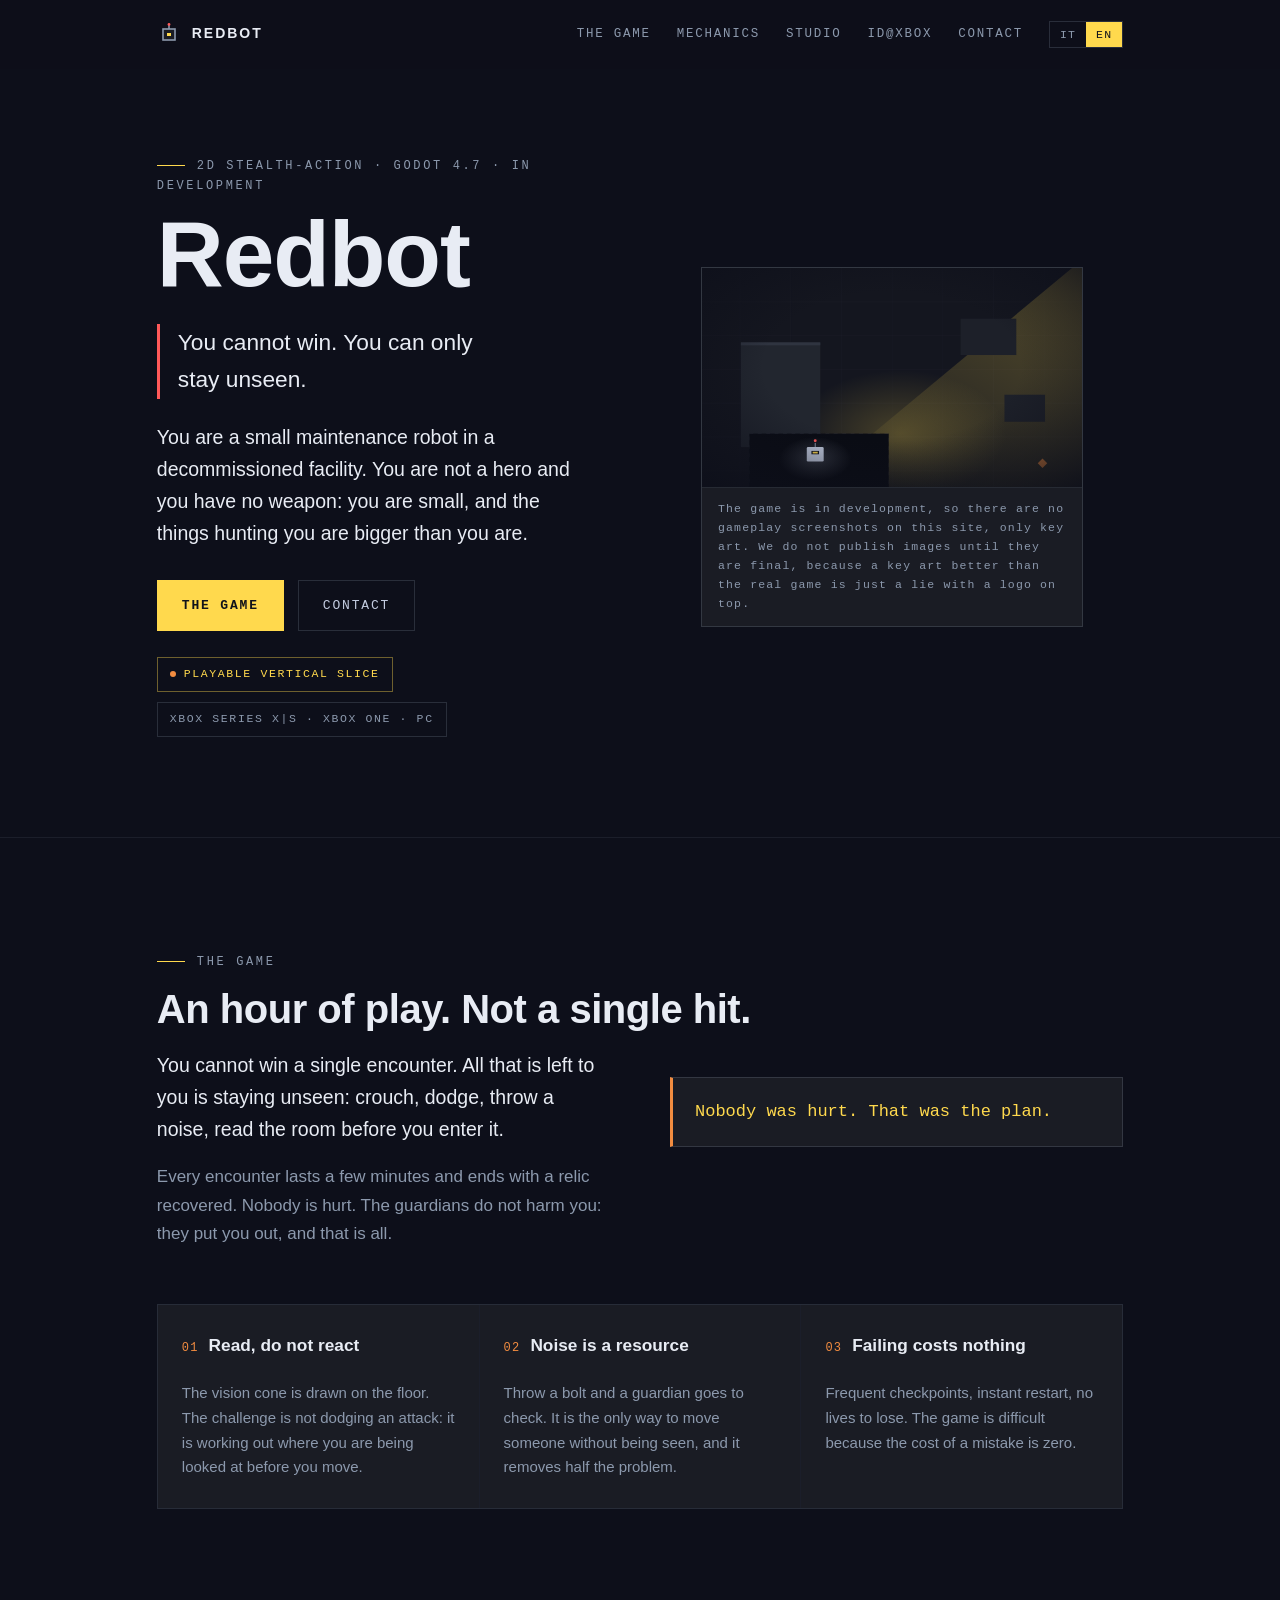
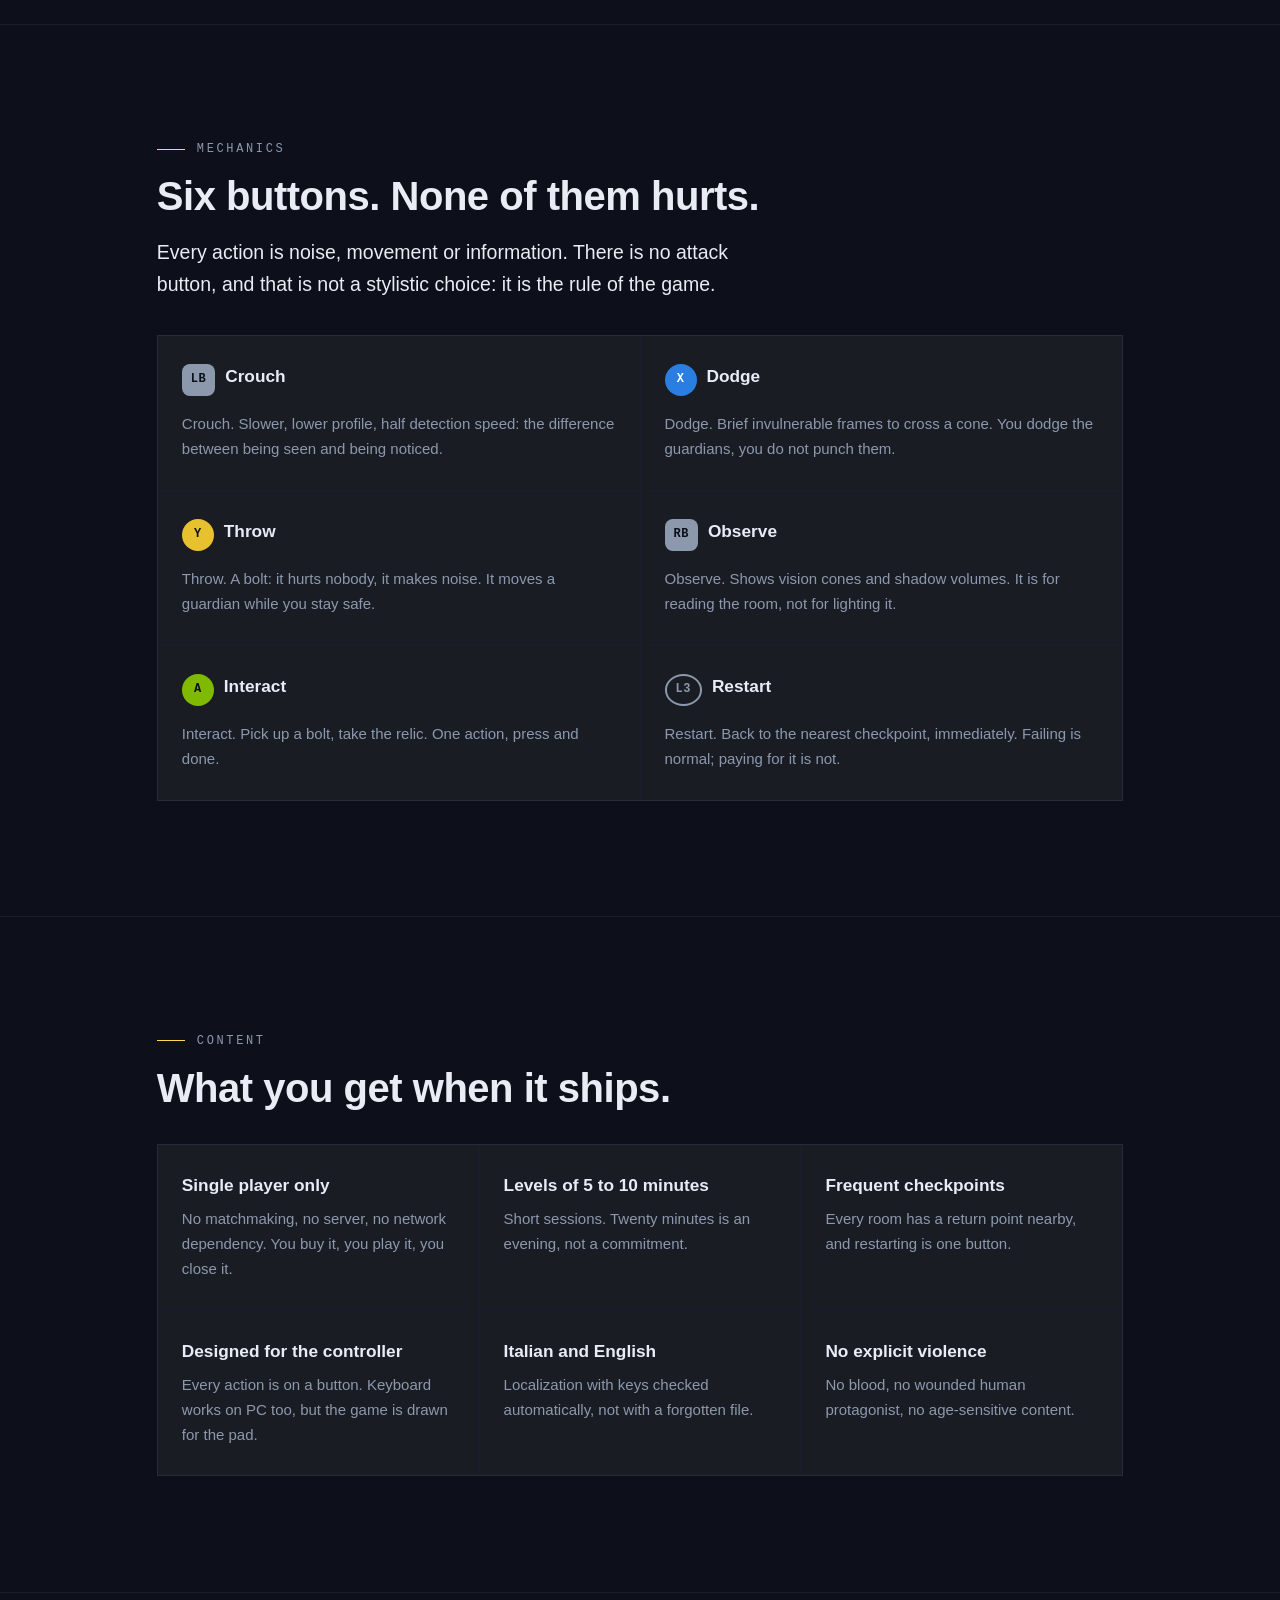
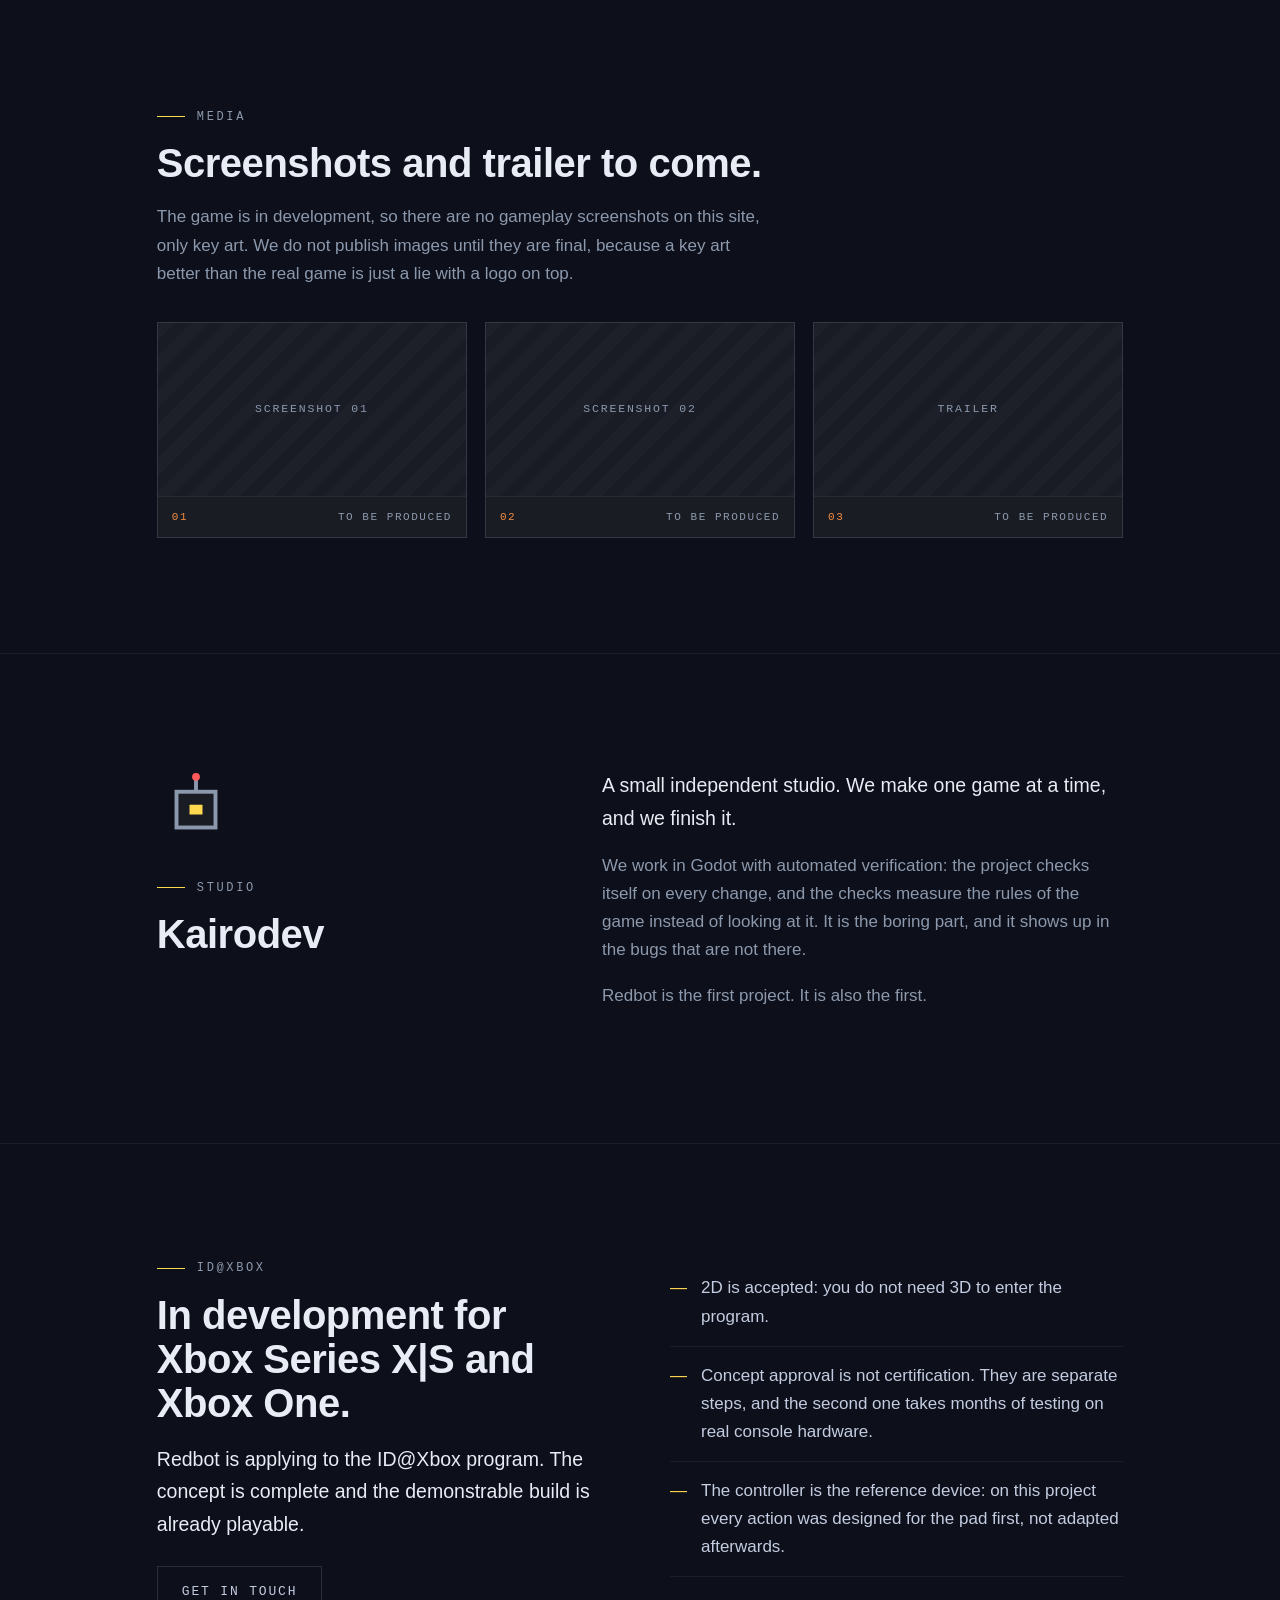
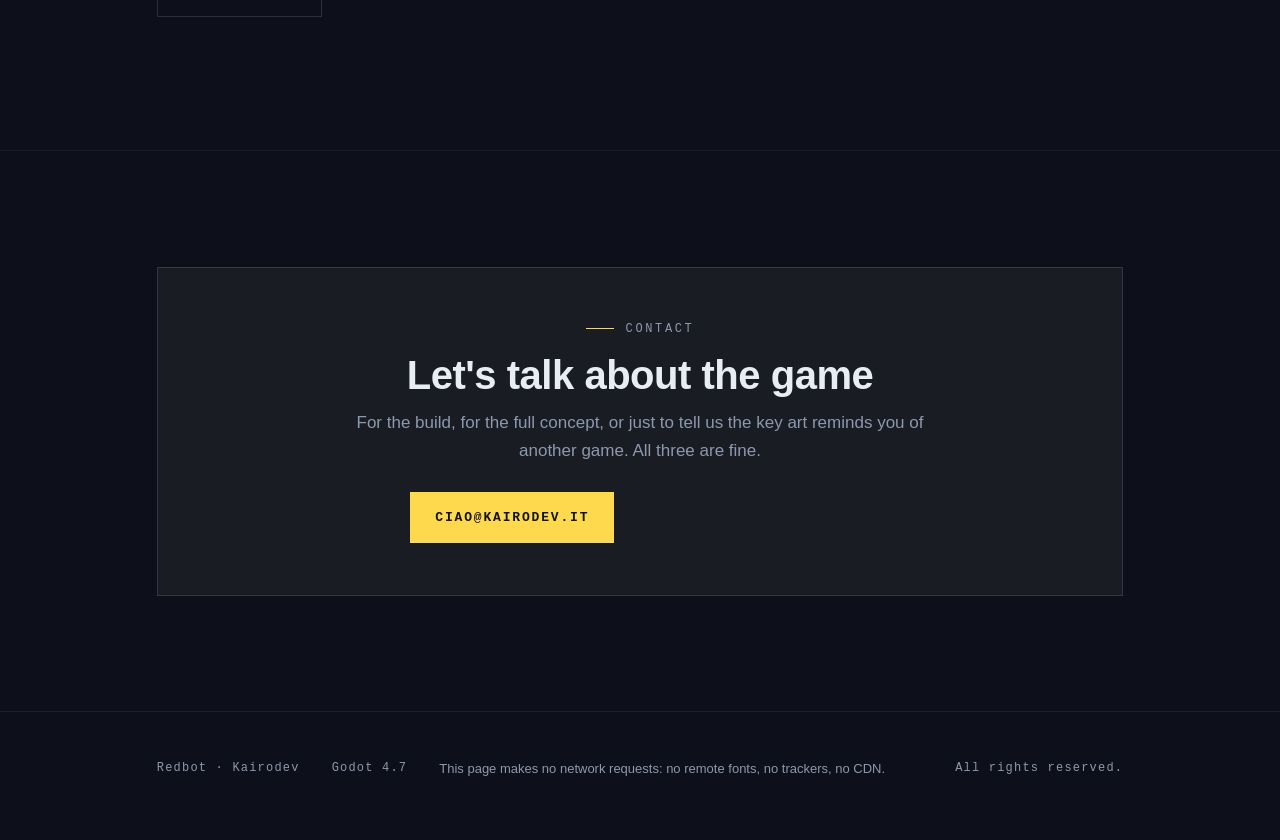
==== index.html @ 834a9507 "Sito di presentazione Redbot" ====
<!DOCTYPE html>
<html lang="it">
<head>
<meta charset="utf-8">
<meta name="viewport" content="width=device-width, initial-scale=1, viewport-fit=cover">
<title>Redbot — Non puoi vincere. Puoi solo non farti vedere.</title>
<meta name="description" content="Stealth-action 2D in Godot 4.7 per Xbox Series X|S e Xbox One. Un piccolo robot, guardiani enormi, nessun bottone d'attacco. In sviluppo presso Kairodev.">
<meta name="color-scheme" content="dark">
<meta name="theme-color" content="#0d0f1a">
<meta name="author" content="Kairodev">
<meta property="og:site_name" content="Redbot">
<meta property="og:title" content="Redbot">
<meta property="og:description" content="Non puoi vincere. Puoi solo non farti vedere.">
<meta property="og:type" content="website">
<meta name="twitter:card" content="summary_large_image">
<link rel="icon" href="favicon.svg" type="image/svg+xml">
<link rel="stylesheet" href="assets/style.css">
</head>
<body>
<a class="skip" href="#game" data-i18n="nav.game">il gioco</a>

<header>
  <div class="wrap bar">
    <a class="mark" href="#top" aria-label="Redbot">
      <svg width="24" height="24" viewBox="0 0 24 24" aria-hidden="true">
        <rect x="6" y="7" width="12" height="11" fill="#1a1c24" stroke="#8c99ad" stroke-width="1.6"/>
        <rect x="10" y="11" width="4" height="3" fill="#ffd94d"/>
        <path d="M12 7V3" stroke="#8c99ad" stroke-width="1.6"/>
        <circle cx="12" cy="2.4" r="1.4" fill="#ff5959"/>
      </svg>
      <span>REDBOT</span>
    </a>
    <nav class="navlinks">
      <a href="#game" data-i18n="nav.game">il gioco</a>
      <a href="#mech" data-i18n="nav.mech">meccaniche</a>
      <a href="#studio" data-i18n="nav.studio">studio</a>
      <a href="#xbox" data-i18n="nav.xbox">ID@Xbox</a>
      <a href="#contact" class="contact-link" data-i18n="nav.contact">contatti</a>
      <div class="lang" role="group" aria-label="Language / Lingua">
        <button type="button" data-lang="it" aria-pressed="true">IT</button>
        <button type="button" data-lang="en" aria-pressed="false">EN</button>
      </div>
    </nav>
  </div>
</header>

<main id="top">

  <!-- ================= EROE ================= -->
  <section class="hero">
    <div class="wrap hero-grid">
      <div>
        <p class="eyebrow" data-i18n="hero.eyebrow">Stealth-action 2D · Godot 4.7 · In sviluppo</p>
        <h1 data-i18n="hero.title">Redbot</h1>
        <p class="tagline" data-i18n="hero.tagline">Non puoi vincere. Puoi solo non farti vedere.</p>
        <p class="lead" data-i18n="hero.lead">Sei un piccolo robot di manutenzione in un impianto dismesso.</p>
        <div class="cta-row">
          <a class="btn btn-primary" href="#game" data-i18n="hero.cta.game">Il gioco</a>
          <a class="btn" href="#contact" data-i18n="hero.cta.contact">Contatti</a>
        </div>
        <div class="chips">
          <span class="chip live" data-i18n="hero.status">Vertical slice giocabile</span>
          <span class="chip" data-i18n="hero.platform">Xbox Series X|S · Xbox One · PC</span>
        </div>
      </div>

      <!-- Key art. Illustrazione, non schermata: forme geometriche, un cono di
           luce che arriva fuori inquadratura e il robot piccolo nell'ombra.
           Non c'è HUD, non c'è interfaccia, non c'è una stanza da giocare:
           è una locandina, e vuole dirsi tale. -->
      <figure class="keyart">
        <svg viewBox="0 0 900 520" role="img" aria-label="Locandina: un piccolo robot bianco nell'ombra di un muro, illuminato da un cono di luce gialla che arriva dall'alto a destra.">
          <defs>
            <linearGradient id="beam" x1="1" y1="0" x2="0.25" y2="1">
              <stop offset="0" stop-color="#ffd94d" stop-opacity="0.30"/>
              <stop offset="1" stop-color="#ffd94d" stop-opacity="0.02"/>
            </linearGradient>
            <radialGradient id="pool" cx="0.5" cy="0.5" r="0.5">
              <stop offset="0" stop-color="#ffd94d" stop-opacity="0.22"/>
              <stop offset="1" stop-color="#ffd94d" stop-opacity="0"/>
            </radialGradient>
            <radialGradient id="vig" cx="0.5" cy="0.45" r="0.75">
              <stop offset="0.45" stop-color="#0d0f1a" stop-opacity="0"/>
              <stop offset="1" stop-color="#0d0f1a" stop-opacity="0.92"/>
            </radialGradient>
            <radialGradient id="halo" cx="0.5" cy="0.5" r="0.5">
              <stop offset="0" stop-color="#c3cce0" stop-opacity="0.22"/>
              <stop offset="1" stop-color="#c3cce0" stop-opacity="0"/>
            </radialGradient>
          </defs>

          <rect width="900" height="520" fill="#14161f"/>

          <!-- griglia di impianti -->
          <g stroke="#8c99ad" stroke-opacity="0.07" stroke-width="1">
            <path d="M0 80H900M0 160H900M0 240H900M0 320H900M0 400H900M0 480H900"/>
            <path d="M90 0V520M210 0V520M330 0V520M450 0V520M570 0V520M690 0V520M810 0V520"/>
          </g>

          <!-- il cono: arriva da fuori inquadratura, in alto a destra -->
          <g class="cone-lit">
            <path d="M900 -20 L250 520 L900 520 Z" fill="url(#beam)"/>
            <ellipse cx="470" cy="392" rx="250" ry="150" fill="url(#pool)"/>
          </g>

          <!-- muro e la sua ombra proiettata: il posto dove il robot si trova -->
          <rect x="92" y="176" width="188" height="248" fill="#22262f"/>
          <rect x="92" y="176" width="188" height="7" fill="#2f3440"/>
          <rect x="112" y="392" width="330" height="128" fill="#0a0c14"/>
          <rect x="112" y="392" width="330" height="128" fill="none"
                stroke="#8c99ad" stroke-opacity="0.16" stroke-dasharray="9 11"/>

          <!-- blocchi lontani, solo per dare profondita' -->
          <g fill="#1d2029">
            <rect x="612" y="120" width="132" height="86"/>
            <rect x="716" y="300" width="96" height="64"/>
          </g>

          <!-- il robot: piccolo, di spalle, un occhio solo -->
          <ellipse cx="268" cy="452" rx="86" ry="52" fill="url(#halo)"/>
          <g>
            <path d="M268 424V414" stroke="#8c99ad" stroke-width="2.4"/>
            <circle cx="268" cy="409" r="3.4" fill="#ff5959"/>
            <rect x="248" y="424" width="40" height="34" rx="3" fill="#c3cce0"/>
            <rect x="259" y="433" width="18" height="8" fill="#14161f"/>
            <rect x="262" y="435" width="12" height="4" fill="#ffd94d"/>
          </g>

          <!-- bordo in basso: la reliquia, lontana, quasi fuori portata -->
          <g transform="translate(806 462) rotate(45)">
            <rect x="-8" y="-8" width="16" height="16" fill="#f28c40" fill-opacity="0.85"/>
          </g>

          <rect width="900" height="520" fill="url(#vig)"/>
        </svg>
        <figcaption data-i18n="media.note">Locandina. Non è una schermata di gioco.</figcaption>
      </figure>
    </div>
  </section>

  <!-- ================= IL GIOCO ================= -->
  <section id="game">
    <div class="wrap">
      <p class="eyebrow" data-i18n="game.eyebrow">IL GIOCO</p>
      <h2 data-i18n="game.h2">Un'ora di gioco. Nessun colpo.</h2>
      <div class="split">
        <div class="reveal">
          <p class="lead" data-i18n="game.p1">Non puoi vincere nessuno scontro.</p>
          <p class="dim" data-i18n="game.p2">Ogni incontro dura qualche minuto e finisce con una reliquia raccolta.</p>
        </div>
        <div class="reveal">
          <div class="callout">
            <p class="mono" style="margin:0;color:var(--cone)" data-i18n="fail.quote">Nessuno è stato ferito. Era il piano.</p>
          </div>
        </div>
      </div>

      <div class="grid-3" style="margin-top:38px">
        <article class="card reveal">
          <div class="key"><span class="num">01</span><h3 data-i18n="pillar.1.t">Leggere, non reagire</h3></div>
          <p data-i18n="pillar.1.d">Il cono di vista è disegnato a terra.</p>
        </article>
        <article class="card reveal">
          <div class="key"><span class="num">02</span><h3 data-i18n="pillar.2.t">Il rumore è una risorsa</h3></div>
          <p data-i18n="pillar.2.d">Lancia un vitone e una guardia va a controllare.</p>
        </article>
        <article class="card reveal">
          <div class="key"><span class="num">03</span><h3 data-i18n="pillar.3.t">Fallire costa niente</h3></div>
          <p data-i18n="pillar.3.d">Checkpoint frequenti, riavvio immediato.</p>
        </article>
      </div>
    </div>
  </section>

  <!-- ================= MECCANICHE ================= -->
  <section id="mech">
    <div class="wrap">
      <p class="eyebrow" data-i18n="mech.eyebrow">MECCANICHE</p>
      <h2 data-i18n="mech.h2">Sei tasti. Nessuno fa male.</h2>
      <p class="lead" data-i18n="mech.lead">Non esiste un pulsante d'attacco.</p>

      <div class="grid-2" style="margin-top:34px">
        <article class="card reveal">
          <div class="key"><span class="keycap k-shoulder">LB</span><h3 data-i18n="verb.crouch">Accovacciati</h3></div>
          <p data-i18n="verb.crouch.d">Più lento, profilo più basso.</p>
        </article>
        <article class="card reveal">
          <div class="key"><span class="keycap k-x">X</span><h3 data-i18n="verb.dodge">Schivata</h3></div>
          <p data-i18n="verb.dodge.d">Frame di invulnerabilità.</p>
        </article>
        <article class="card reveal">
          <div class="key"><span class="keycap k-y">Y</span><h3 data-i18n="verb.throw">Lancia</h3></div>
          <p data-i18n="verb.throw.d">Un vitone: fa rumore, non danno.</p>
        </article>
        <article class="card reveal">
          <div class="key"><span class="keycap k-shoulder">RB</span><h3 data-i18n="verb.observe">Osserva</h3></div>
          <p data-i18n="verb.observe.d">Coni di vista e zone d'ombra.</p>
        </article>
        <article class="card reveal">
          <div class="key"><span class="keycap k-a">A</span><h3 data-i18n="verb.interact">Interagisci</h3></div>
          <p data-i18n="verb.interact.d">Raccogli, prendi la reliquia.</p>
        </article>
        <article class="card reveal">
          <div class="key"><span class="keycap k-stick">L3</span><h3 data-i18n="verb.retry">Riavvia</h3></div>
          <p data-i18n="verb.retry.d">Torna al checkpoint più vicino.</p>
        </article>
      </div>
    </div>
  </section>

  <!-- ================= CONTENUTO ================= -->
  <section id="content">
    <div class="wrap">
      <p class="eyebrow" data-i18n="feat.eyebrow">CONTENUTO</p>
      <h2 data-i18n="feat.h2">Cosa trovi quando esce.</h2>
      <div class="grid-3" style="margin-top:34px">
        <article class="card reveal"><h3 data-i18n="feat.1.t">Solo giocatore singolo</h3><p data-i18n="feat.1.d">Nessun matchmaking.</p></article>
        <article class="card reveal"><h3 data-i18n="feat.2.t">Livelli da 5 a 10 minuti</h3><p data-i18n="feat.2.d">Sessioni corte.</p></article>
        <article class="card reveal"><h3 data-i18n="feat.3.t">Checkpoint frequenti</h3><p data-i18n="feat.3.d">Riavvio con un tasto.</p></article>
        <article class="card reveal"><h3 data-i18n="feat.4.t">Pensato per il controller</h3><p data-i18n="feat.4.d">Ogni azione su un tasto.</p></article>
        <article class="card reveal"><h3 data-i18n="feat.5.t">Italiano e inglese</h3><p data-i18n="feat.5.d">Chiavi verificate.</p></article>
        <article class="card reveal"><h3 data-i18n="feat.6.t">Nessuna violenza esplicita</h3><p data-i18n="feat.6.d">Niente sangue.</p></article>
      </div>
    </div>
  </section>

  <!-- ================= MATERIALE ================= -->
  <section id="media">
    <div class="wrap">
      <p class="eyebrow" data-i18n="media.eyebrow">MATERIALE</p>
      <h2 data-i18n="media.h2">Schermate e trailer in arrivo.</h2>
      <p class="dim" data-i18n="media.note">Non pubblichiamo immagini finché non sono definitive.</p>
      <div class="frames">
        <div class="frame reveal"><div class="slot"><span data-i18n="media.1">Schermata 01</span></div>
          <div class="tag"><span>01</span><em data-i18n="media.pending">da produrre</em></div></div>
        <div class="frame reveal"><div class="slot"><span data-i18n="media.2">Schermata 02</span></div>
          <div class="tag"><span>02</span><em data-i18n="media.pending">da produrre</em></div></div>
        <div class="frame reveal"><div class="slot"><span data-i18n="media.3">Trailer</span></div>
          <div class="tag"><span>03</span><em data-i18n="media.pending">da produrre</em></div></div>
      </div>
    </div>
  </section>

  <!-- ================= STUDIO ================= -->
  <section id="studio">
    <div class="wrap studio-grid">
      <div class="reveal">
        <svg class="mark-big" viewBox="0 0 24 24" aria-hidden="true">
          <rect x="6" y="7" width="12" height="11" fill="#1a1c24" stroke="#8c99ad" stroke-width="1.2"/>
          <rect x="10" y="11" width="4" height="3" fill="#ffd94d"/>
          <path d="M12 7V3" stroke="#8c99ad" stroke-width="1.2"/>
          <circle cx="12" cy="2.4" r="1.2" fill="#ff5959"/>
        </svg>
        <p class="eyebrow" data-i18n="studio.eyebrow">STUDIO</p>
        <h2 data-i18n="studio.h2">Kairodev</h2>
      </div>
      <div class="reveal">
        <p class="lead" data-i18n="studio.p1">Piccolo studio indipendente.</p>
        <p class="dim" data-i18n="studio.p2">Lavoriamo in Godot con verifica automatica.</p>
        <p class="dim" data-i18n="studio.p3">Redbot è il primo progetto.</p>
      </div>
    </div>
  </section>

  <!-- ================= ID@XBOX ================= -->
  <section id="xbox">
    <div class="wrap split">
      <div class="reveal">
        <p class="eyebrow" data-i18n="xbox.eyebrow">ID@XBOX</p>
        <h2 data-i18n="xbox.h2">In sviluppo per Xbox Series X|S e Xbox One.</h2>
        <p class="lead" data-i18n="xbox.lead">Redbot è candidata al programma ID@Xbox.</p>
        <p style="margin-top:26px"><a class="btn" href="#contact" data-i18n="xbox.cta">Contattaci</a></p>
      </div>
      <ul class="facts reveal">
        <li><span data-i18n="xbox.n1">Il 2D è ammesso.</span></li>
        <li><span data-i18n="xbox.n2">L'approvazione del concept non è la certificazione.</span></li>
        <li><span data-i18n="xbox.n3">Il controller è il dispositivo di riferimento.</span></li>
      </ul>
    </div>
  </section>

  <!-- ================= CONTATTI ================= -->
  <section id="contact">
    <div class="wrap">
      <div class="contact-box reveal">
        <p class="eyebrow" style="justify-content:center" data-i18n="contact.eyebrow">CONTATTI</p>
        <h2 data-i18n="contact.h2">Parliamo del gioco</h2>
        <p class="dim" data-i18n="contact.p">Per la build, per il concept completo.</p>
        <p style="margin:0"><a class="btn btn-primary" href="mailto:ciao@kairodev.it" data-i18n="contact.button">ciao@kairodev.it</a></p>
      </div>
    </div>
  </section>

</main>

<footer>
  <div class="wrap footrow">
    <span class="mono" data-i18n="foot.tag">Redbot · Kairodev</span>
    <span class="mono dim" data-i18n="foot.engine">Godot 4.7</span>
    <span class="dim" style="font-size:13px" data-i18n="foot.net">Questa pagina non fa richieste di rete.</span>
    <span class="spacer"></span>
    <span class="mono dim" data-i18n="foot.rights">Tutti i diritti riservati.</span>
  </div>
</footer>

<script src="assets/i18n.js"></script>
<script src="assets/site.js"></script>
</body>
</html>
---- assets/style.css ----
/* Redbot — foglio di stile
 *
 * I colori non sono una scelta estetica: sono i valori dei costanti di
 * /Redbot/scripts/world.gd, guardian.gd e hud.gd, convertiti in esadecimale.
 *     FLOOR_COLOR   Color(0.10, 0.11, 0.14) -> #1a1c24
 *     WALL_COLOR    Color(0.16, 0.18, 0.22) -> #292e38
 *     SHADOW_COLOR  Color(0.05, 0.06, 0.10) -> #0d0f1a
 *     cono di vista  Color(1.00, 0.85, 0.30) -> #ffd94d
 *     reliquia      Color(0.95, 0.55, 0.25) -> #f28c40
 *     allarme       Color(1.00, 0.35, 0.30) -> #ff5959
 *     acciaio       Color(0.55, 0.60, 0.68) -> #8c99ad
 *     vitone        Color(0.75, 0.80, 0.88) -> #c3cce0
 * E' il motivo per cui il sito sembra lo stesso progetto invece di un'altra
 * cosa con la stessa idea.
 *
 * Niente webfont: il sito non fa una sola richiesta di rete, come il gioco
 * non fa una sola chiamata a un server. Font di sistema, niente CDN, niente
 * traccianti.
 */

:root {
  --floor: #1a1c24;
  --floor-deep: #0d0f1a;
  --wall: #292e38;
  --steel: #8c99ad;
  --ink: #c3cce0;
  --bone: #e8ecf4;
  --cone: #ffd94d;
  --relic: #f28c40;
  --alert: #ff5959;
  --line: rgba(140, 153, 173, 0.22);
  --line-soft: rgba(140, 153, 173, 0.11);
  --mono: ui-monospace, SFMono-Regular, "SF Mono", Menlo, Consolas, monospace;
  --sans: "Segoe UI", -apple-system, BlinkMacSystemFont, Roboto, "Helvetica Neue", Arial, sans-serif;
  --maxw: 1120px;
  --safe-x: 6%;
}

* { box-sizing: border-box; }

html { scroll-behavior: smooth; }

body {
  margin: 0;
  background: var(--floor-deep);
  color: var(--ink);
  font-family: var(--sans);
  font-size: 17px;
  line-height: 1.65;
  -webkit-font-smoothing: antialiased;
  overflow-x: hidden;
}

.wrap { max-width: var(--maxw); margin: 0 auto; padding: 0 var(--safe-x); min-width: 0; }
.wrap, .wrap * { overflow-wrap: break-word; }
html { overflow-x: hidden; }

.skip { position: absolute; left: -9999px; top: 0; background: var(--cone); color: #11131a; padding: 12px 18px; font-family: var(--mono); z-index: 100; }
.skip:focus { left: 0; }

.eyebrow {
  font-family: var(--mono);
  font-size: 12px;
  letter-spacing: 0.22em;
  text-transform: uppercase;
  color: var(--steel);
  margin: 0 0 14px;
}
.eyebrow::before { content: ""; display: inline-block; width: 28px; height: 1px; background: var(--cone); vertical-align: middle; margin-right: 12px; }

h1, h2, h3 { color: var(--bone); font-weight: 700; letter-spacing: -0.012em; }
h1 { font-size: clamp(2.8rem, 9vw, 5.8rem); margin: 0; line-height: 0.94; }
h2 { font-size: clamp(1.7rem, 3.6vw, 2.5rem); margin: 0 0 18px; line-height: 1.1; }
h3 { font-size: 1.08rem; margin: 0 0 8px; letter-spacing: 0; }

p { margin: 0 0 18px; max-width: 64ch; }
.lead { font-size: clamp(1.05rem, 2.1vw, 1.22rem); color: var(--bone); max-width: 58ch; }
.dim { color: var(--steel); }
.mono { font-family: var(--mono); }

section { padding: clamp(64px, 9vw, 120px) 0; border-top: 1px solid var(--line-soft); }
section:first-of-type { border-top: 0; }

/* ---------- testata ---------- */

header {
  position: sticky; top: 0; z-index: 40;
  background: rgba(13, 15, 26, 0.72);
  border-bottom: 1px solid transparent;
  transition: background 0.25s ease, border-color 0.25s ease;
}
header.is-solid { background: rgba(13, 15, 26, 0.94); border-bottom-color: var(--line-soft); }
.bar { display: flex; align-items: center; gap: 24px; height: 68px; }
.mark { display: flex; align-items: center; gap: 11px; color: var(--bone); text-decoration: none; font-weight: 700; letter-spacing: 0.14em; font-size: 14px; }
.mark svg { display: block; }
.navlinks { margin-left: auto; display: flex; align-items: center; gap: 26px; }
.navlinks a { color: var(--steel); text-decoration: none; font-family: var(--mono); font-size: 12.5px; letter-spacing: 0.14em; text-transform: uppercase; }
.navlinks a:hover, .navlinks a:focus-visible { color: var(--cone); }

.lang { display: flex; border: 1px solid var(--line); }
.lang button { font-family: var(--mono); font-size: 11.5px; letter-spacing: 0.1em; padding: 6px 10px; background: transparent; color: var(--steel); border: 0; cursor: pointer; }
.lang button[aria-pressed="true"] { background: var(--cone); color: #11131a; }
.lang { flex-shrink: 1; }

/* ---------- pulsanti ---------- */

.btn {
  display: inline-block;
  font-family: var(--mono);
  font-size: 13px;
  letter-spacing: 0.14em;
  text-transform: uppercase;
  padding: 14px 24px;
  border: 1px solid var(--line);
  color: var(--ink);
  text-decoration: none;
  background: transparent;
  cursor: pointer;
}
.btn:hover, .btn:focus-visible { border-color: var(--cone); color: var(--cone); }
.btn-primary { background: var(--cone); color: #11131a; border-color: var(--cone); font-weight: 700; }
.btn-primary:hover, .btn-primary:focus-visible { background: #ffdf6e; border-color: #ffdf6e; color: #11131a; }

/* ---------- eroe ---------- */

.hero { padding-top: clamp(48px, 7vw, 88px); padding-bottom: clamp(56px, 8vw, 100px); }
.hero-grid { display: grid; grid-template-columns: minmax(0, 1fr) minmax(0, 1.05fr); gap: clamp(36px, 5vw, 64px); align-items: center; }
.hero-grid > * { min-width: 0; }
.tagline { font-size: clamp(1.15rem, 2.5vw, 1.42rem); color: var(--bone); border-left: 3px solid var(--alert); padding-left: 18px; margin: 26px 0 22px; max-width: 26ch; overflow-wrap: break-word; }
.cta-row { display: flex; flex-wrap: wrap; gap: 14px; margin: 30px 0 26px; }
.chips { display: flex; flex-wrap: wrap; gap: 10px; }
.chip { font-family: var(--mono); font-size: 11.5px; letter-spacing: 0.14em; text-transform: uppercase; color: var(--steel); border: 1px solid var(--line); padding: 7px 12px; }
.chip.live { color: var(--cone); border-color: rgba(255, 217, 77, 0.4); }
.chip.live::before { content: ""; display: inline-block; width: 6px; height: 6px; background: var(--relic); border-radius: 50%; margin-right: 8px; vertical-align: middle; }

/* key art: illustrazione, non schermata di gioco */
.keyart { border: 1px solid var(--line); background: var(--floor); }
.keyart svg { display: block; width: 100%; height: auto; }
.keyart figcaption { font-family: var(--mono); font-size: 11.5px; letter-spacing: 0.1em; color: var(--steel); padding: 12px 16px; border-top: 1px solid var(--line-soft); }

/* Il cono respira appena: 7 secondi, variazione minima. Serve a dare il
 * segnale che l'illustrazione è viva senza far sembrare la pagina una
 * vetrina animata. Sotto prefers-reduced-motion l'animazione viene spenta
 * del tutto, piu' sotto. */
.cone-lit { animation: breathe 7s ease-in-out infinite alternate; }
@keyframes breathe { from { opacity: 0.78; } to { opacity: 1; } }

/* ---------- pilastri, meccaniche, contenuti ---------- */

.grid-3 { display: grid; grid-template-columns: repeat(3, minmax(0, 1fr)); gap: 1px; background: var(--line-soft); border: 1px solid var(--line-soft); }
.grid-2 { display: grid; grid-template-columns: repeat(2, minmax(0, 1fr)); gap: 1px; background: var(--line-soft); border: 1px solid var(--line-soft); }
.card { background: var(--floor); padding: 26px 24px 28px; }
.card:hover { background: #1f222b; }
.card p { margin: 0; color: var(--steel); font-size: 15px; }
.card .key { display: flex; align-items: center; gap: 10px; margin-bottom: 14px; }
.card .num { font-family: var(--mono); font-size: 12px; color: var(--relic); letter-spacing: 0.1em; }

/* bottoni Xbox: i colori sono quelli dello Xbox, e sono giusti anche se tutto
 * il resto del sito e' grigio. Un giocatore console legge "quello verde e' A"
 * senza una legenda: e' una convenzione con vent'anni di addestramento, e
 * sprecare parole per spiegarla sarebbe un costo. */
.keycap { display: inline-flex; align-items: center; justify-content: center; min-width: 32px; height: 32px; padding: 0 9px; border-radius: 50%; font-family: var(--mono); font-size: 12px; font-weight: 700; color: #0d0f1a; letter-spacing: 0.04em; flex: none; }
.k-a { background: #7fba00; }
.k-b { background: #e04e2e; color: #fff; }
.k-x { background: #2a7de1; color: #fff; }
.k-y { background: #e8c22e; }
.k-shoulder { border-radius: 8px; background: var(--steel); }
.k-stick { border-radius: 50%; background: transparent; border: 2px solid var(--steel); color: var(--steel); }

/* ---------- elenchi ---------- */

.split { display: grid; grid-template-columns: repeat(2, minmax(0, 1fr)); gap: clamp(30px, 5vw, 60px); align-items: start; }
.facts { list-style: none; margin: 0; padding: 0; }
.facts li { display: flex; gap: 14px; padding: 15px 0; border-bottom: 1px solid var(--line-soft); align-items: baseline; }
.facts li::before { content: "—"; color: var(--cone); flex: none; }

.callout { border: 1px solid var(--line); border-left: 3px solid var(--relic); padding: 20px 22px; background: var(--floor); margin: 28px 0 0; }
.callout p:last-child { margin-bottom: 0; }

/* ---------- materiale ---------- */

.frames { display: grid; grid-template-columns: repeat(3, minmax(0, 1fr)); gap: 18px; margin-top: 34px; }
.frame { border: 1px solid var(--line); background: var(--floor); position: relative; }
.frame .slot { aspect-ratio: 16 / 9; display: grid; place-items: center; gap: 8px; background: repeating-linear-gradient(135deg, #1d2029 0 12px, #191c24 12px 24px); }
.frame .slot span { font-family: var(--mono); font-size: 11.5px; letter-spacing: 0.16em; text-transform: uppercase; color: var(--steel); }
.frame .tag { font-family: var(--mono); font-size: 11px; letter-spacing: 0.14em; text-transform: uppercase; color: var(--relic); padding: 11px 14px; border-top: 1px solid var(--line-soft); display: flex; justify-content: space-between; }
.frame .tag em { color: var(--steel); font-style: normal; }

/* ---------- studio ---------- */

.studio-grid { display: grid; grid-template-columns: minmax(0, 0.85fr) minmax(0, 1.15fr); gap: clamp(30px, 5vw, 60px); align-items: start; }
.mark-big { width: 78px; height: 78px; margin-bottom: 22px; }

/* ---------- contatti ---------- */

.contact-box { border: 1px solid var(--line); background: var(--floor); padding: clamp(30px, 5vw, 52px); text-align: center; }
.contact-box .btn { margin-top: 8px; }
.contact-box h2 { margin-bottom: 12px; }
.contact-box p { margin-left: auto; margin-right: auto; }

/* ---------- piede ---------- */

footer { padding: 46px 0 60px; border-top: 1px solid var(--line-soft); color: var(--steel); font-size: 14px; }
.footrow { display: flex; flex-wrap: wrap; gap: 16px 32px; align-items: center; }
.footrow .mono { font-size: 12px; letter-spacing: 0.1em; }
.footrow a { color: var(--steel); }
.footrow .spacer { margin-left: auto; }

/* ---------- rivelazioni ---------- */

.reveal { opacity: 0; transform: translateY(14px); }
.reveal.in { opacity: 1; transform: none; transition: opacity 0.5s ease, transform 0.5s ease; }

/* ---------- responsive ---------- */

@media (max-width: 980px) {
  .hero-grid, .split, .studio-grid { grid-template-columns: minmax(0, 1fr); }
  .grid-3 { grid-template-columns: repeat(2, minmax(0, 1fr)); }
}
@media (max-width: 720px) {
  body { font-size: 16px; }
  .grid-3, .grid-2, .frames { grid-template-columns: minmax(0, 1fr); }
  .navlinks a { display: none; }
  .navlinks a.contact-link { display: inline; }
  .bar { height: 60px; }
}

/* ---------- movimento ridotto ---------- */

@media (prefers-reduced-motion: reduce) {
  html { scroll-behavior: auto; }
  *, *::before, *::after { animation-duration: 0.001ms !important; transition-duration: 0.001ms !important; }
  .reveal { opacity: 1; transform: none; }
  /* L'illuminazione della key art si ferma: e' un'animazione continua, che e'
     esattamente cio' che questa impostazione chiede di non avere. */
  .cone-lit { animation: none !important; }
}
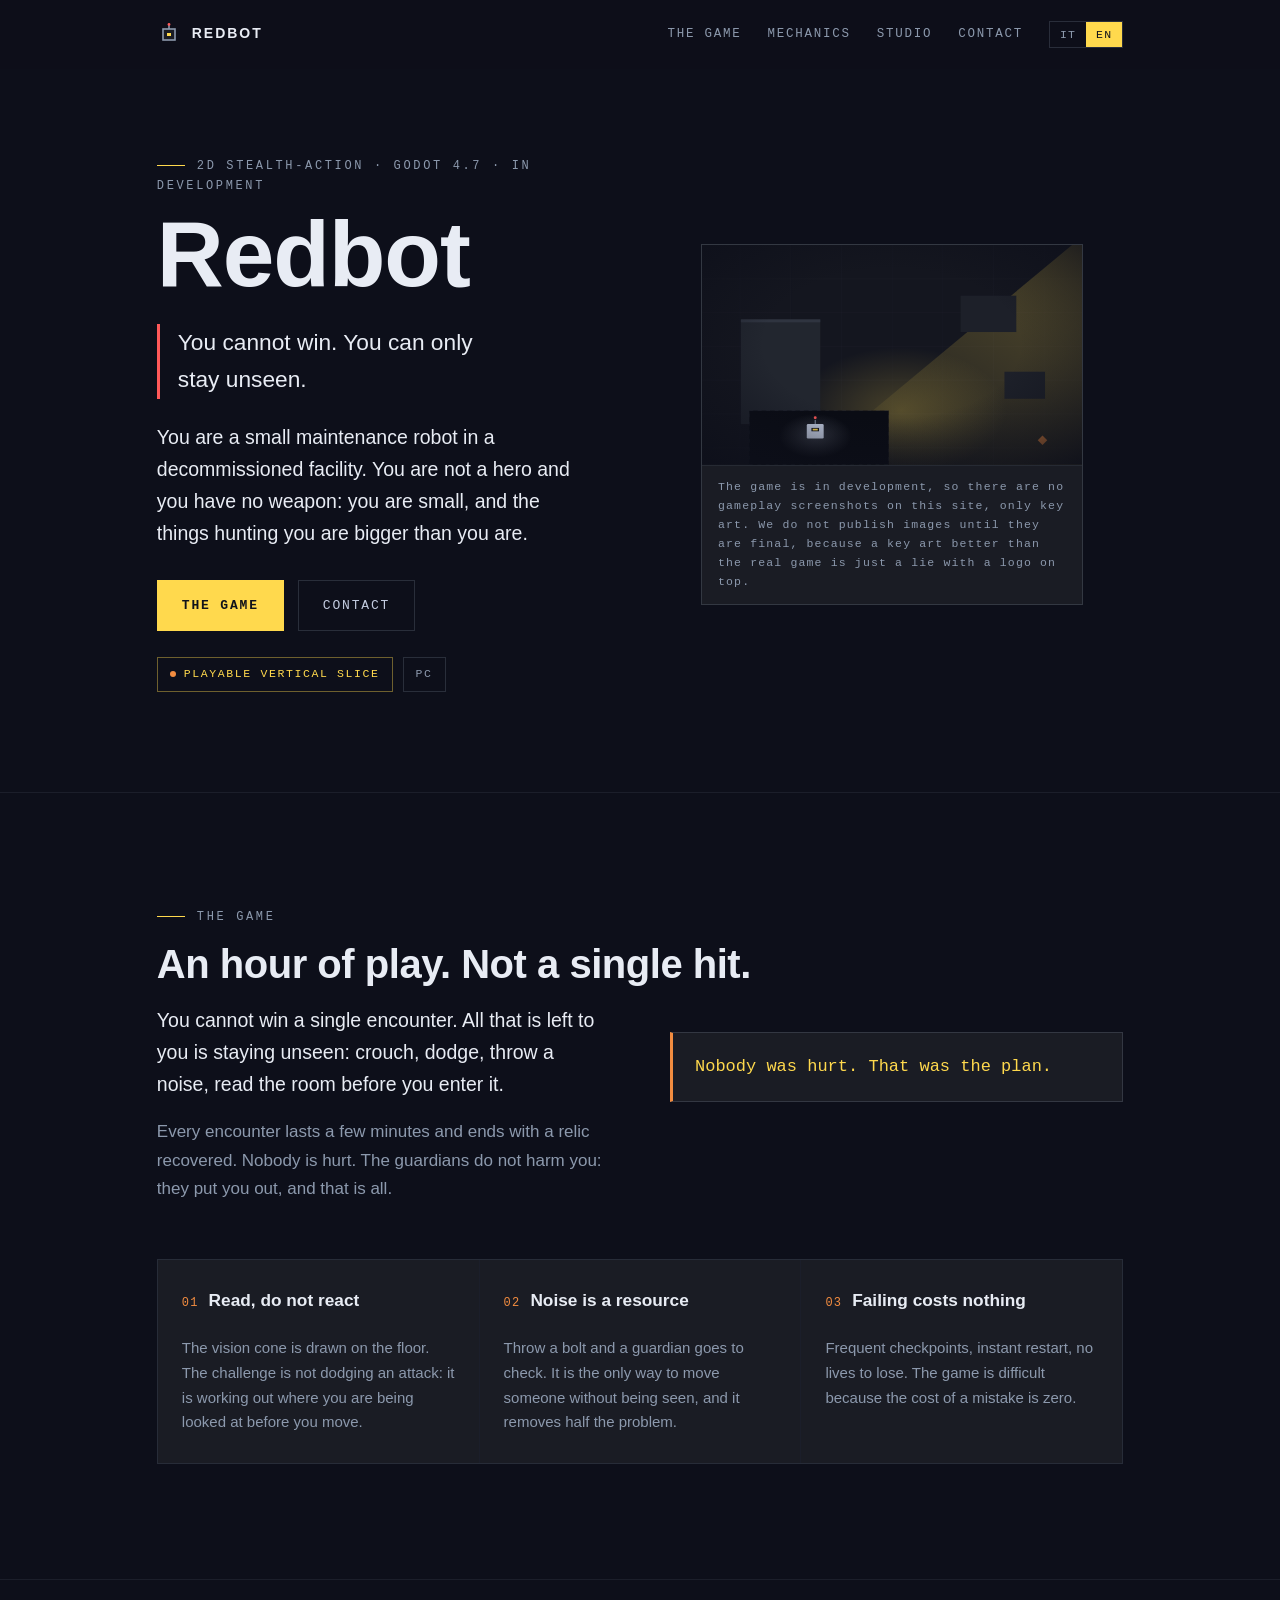
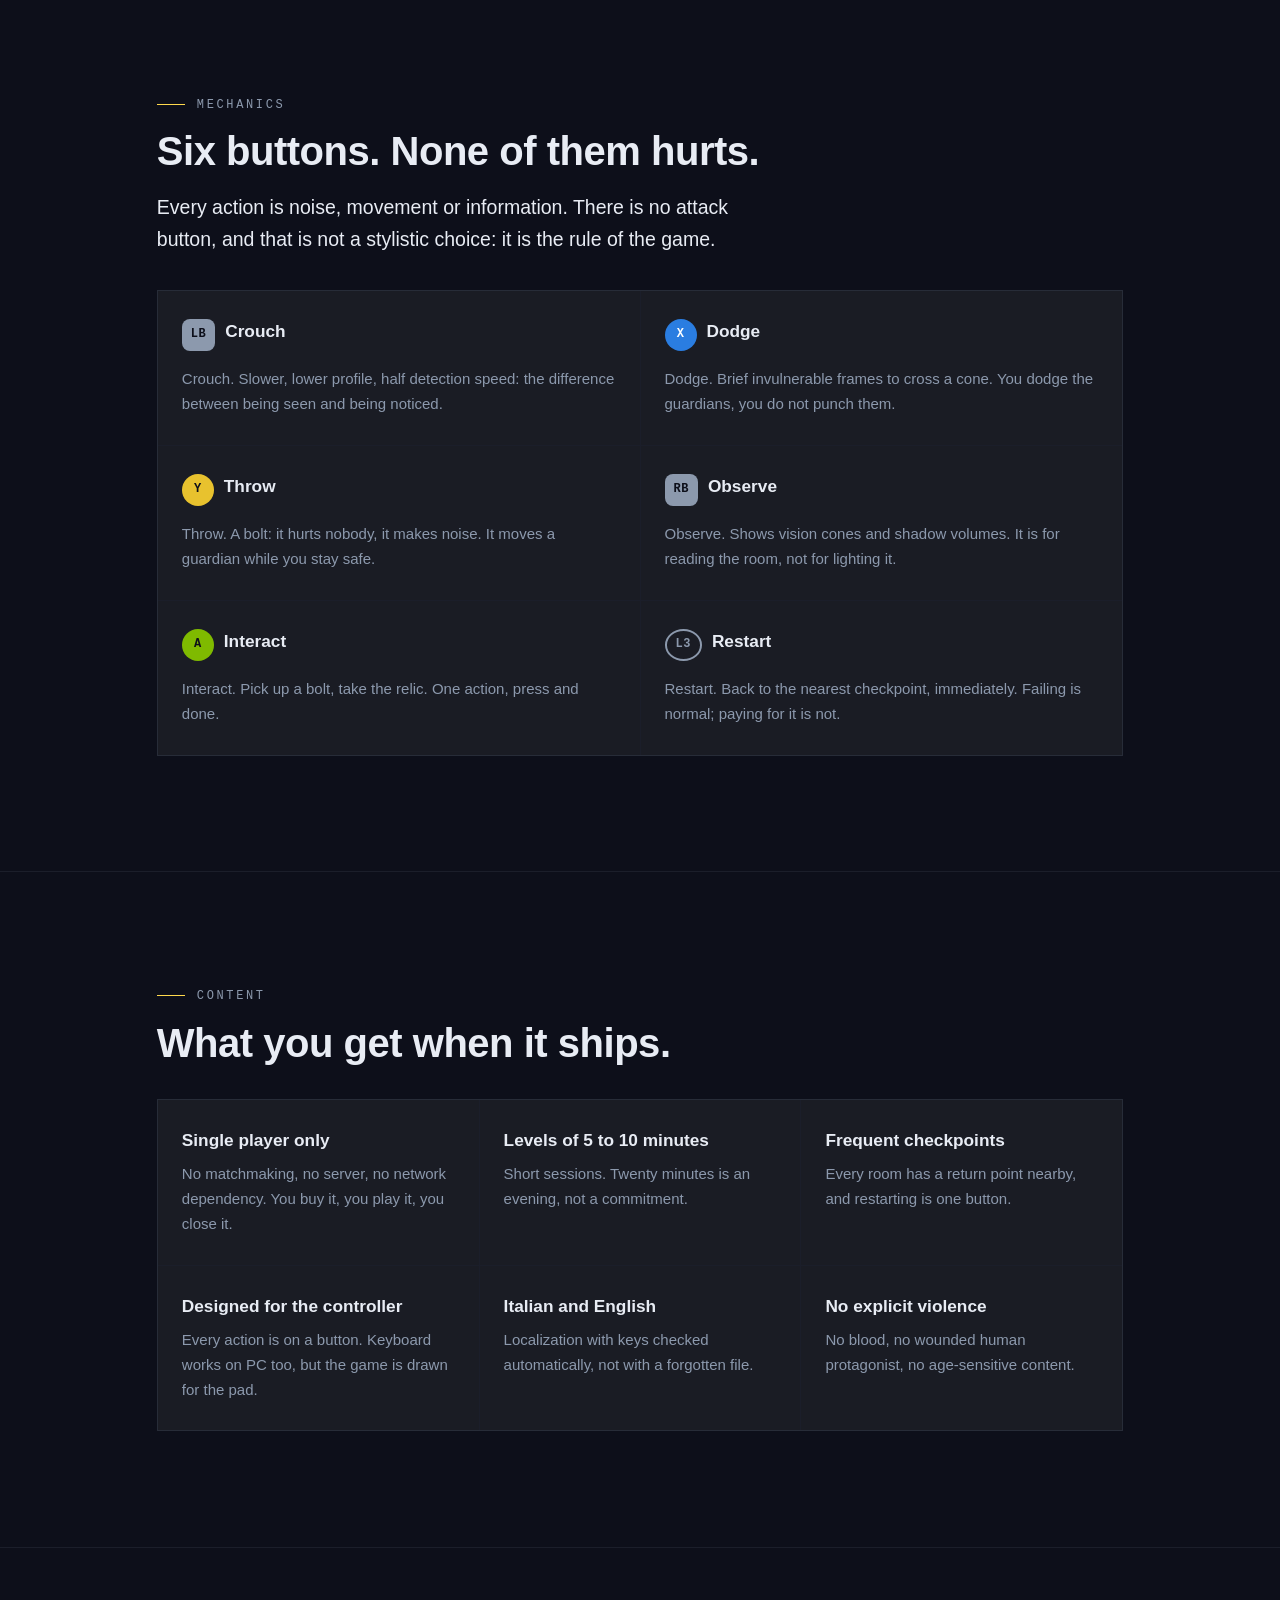
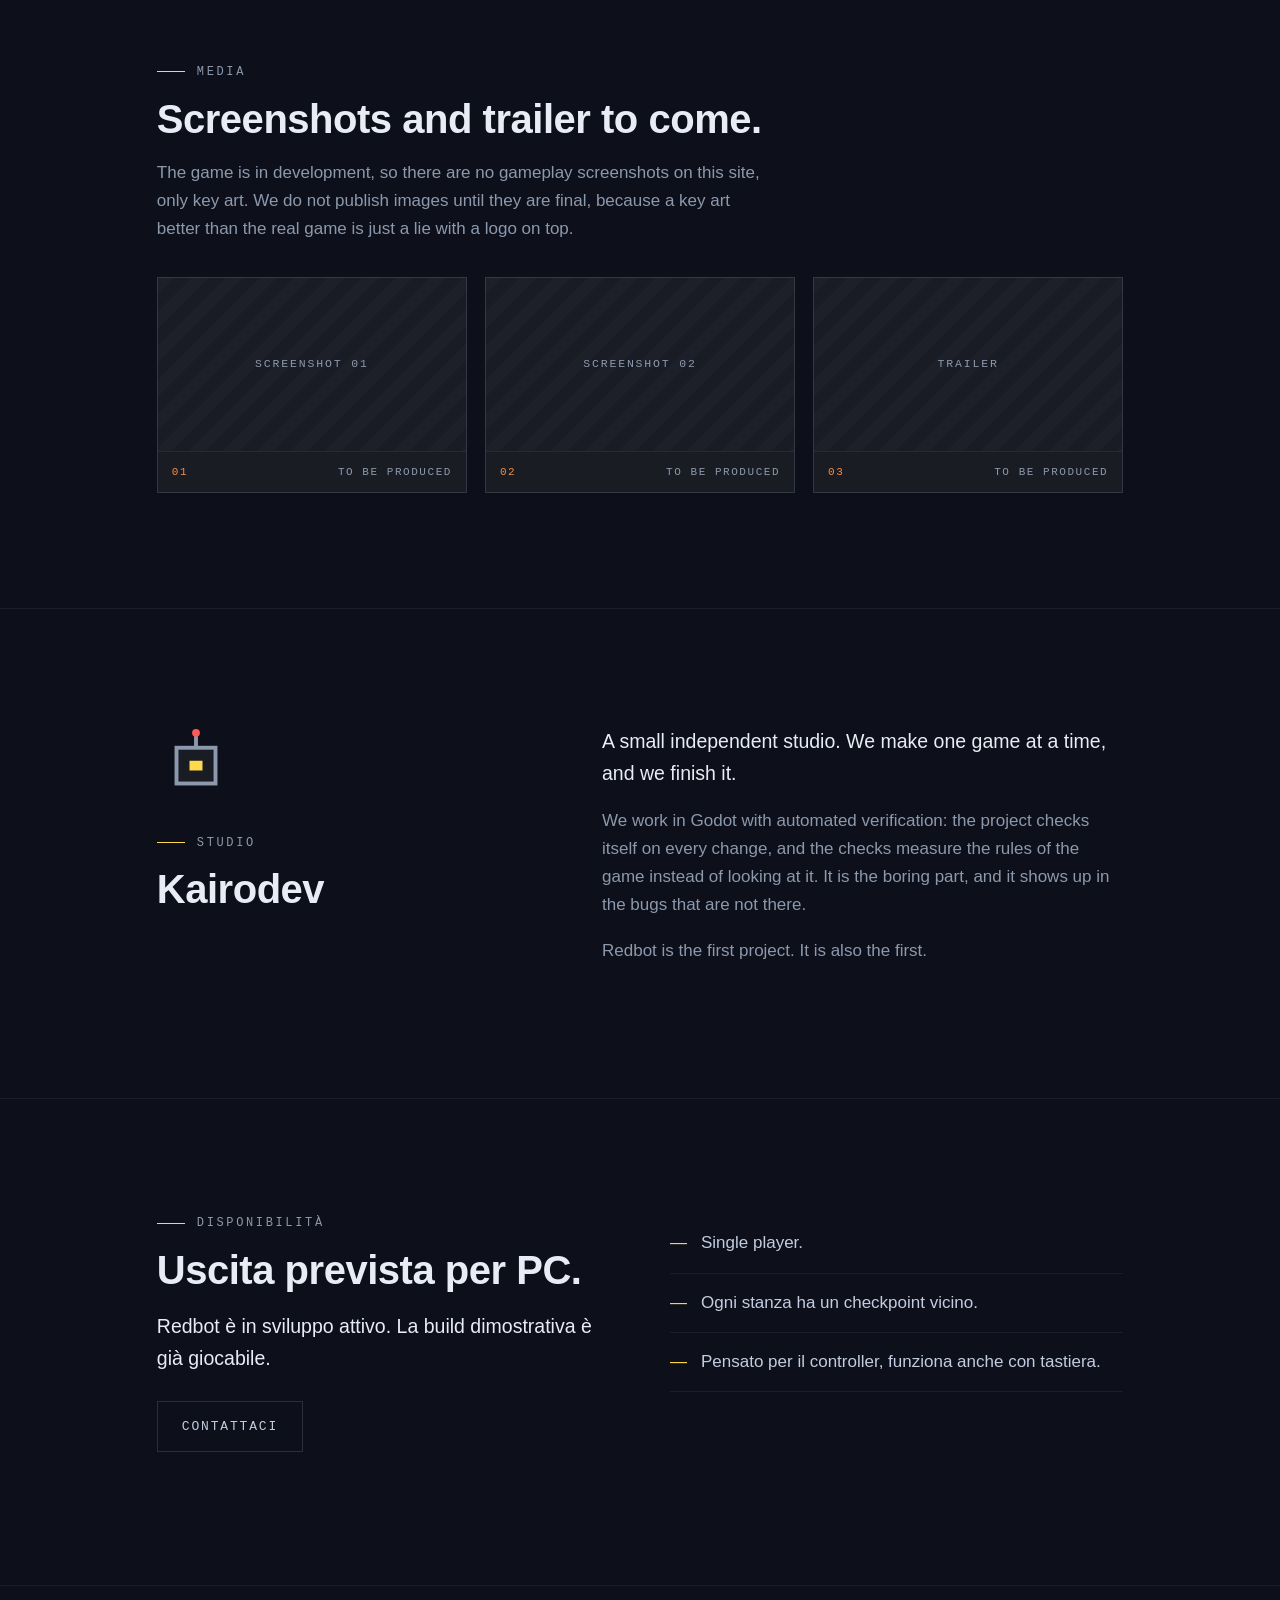
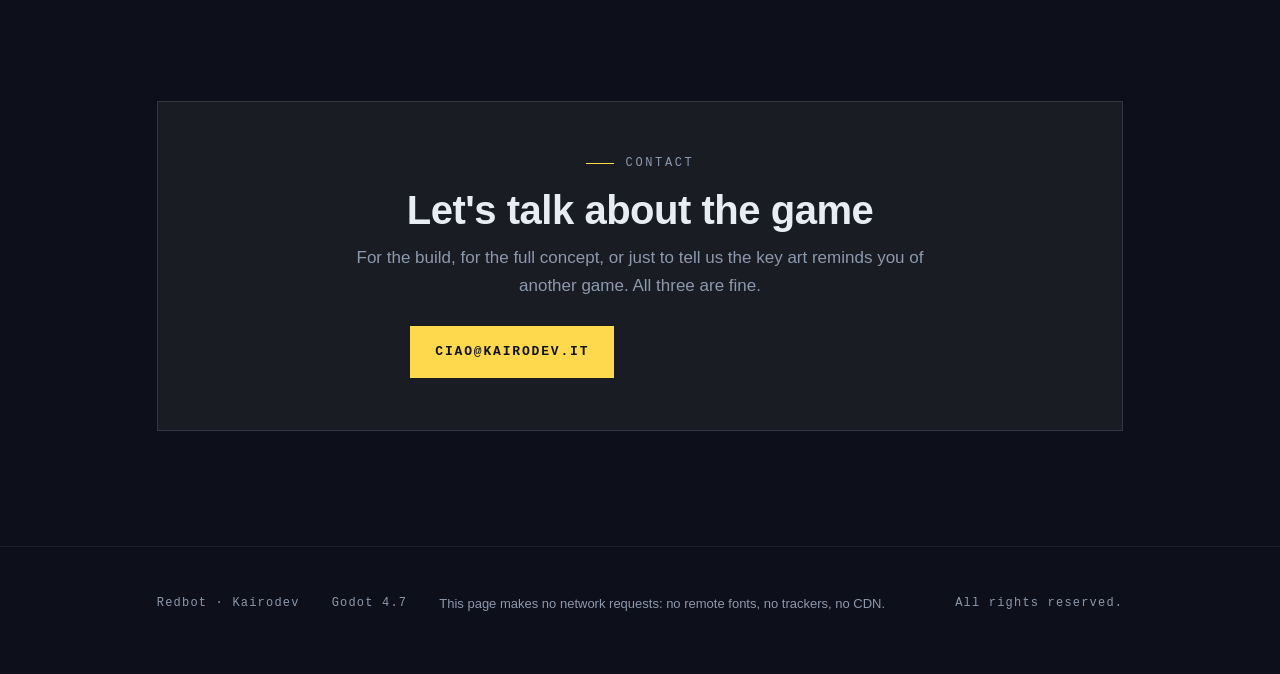
==== commit 94a08e24: "Rimosso tutto il contenuto Xbox, sostituito con disponibilità PC" ====
--- a/index.html
+++ b/index.html
@@ -4,7 +4,7 @@
 <meta charset="utf-8">
 <meta name="viewport" content="width=device-width, initial-scale=1, viewport-fit=cover">
 <title>Redbot — Non puoi vincere. Puoi solo non farti vedere.</title>
-<meta name="description" content="Stealth-action 2D in Godot 4.7 per Xbox Series X|S e Xbox One. Un piccolo robot, guardiani enormi, nessun bottone d'attacco. In sviluppo presso Kairodev.">
+<meta name="description" content="Stealth-action 2D in Godot 4.7 per PC. Un piccolo robot, guardiani enormi, nessun bottone d'attacco. In sviluppo presso Kairodev.">
 <meta name="color-scheme" content="dark">
 <meta name="theme-color" content="#0d0f1a">
 <meta name="author" content="Kairodev">
@@ -34,7 +34,7 @@
       <a href="#game" data-i18n="nav.game">il gioco</a>
       <a href="#mech" data-i18n="nav.mech">meccaniche</a>
       <a href="#studio" data-i18n="nav.studio">studio</a>
-      <a href="#xbox" data-i18n="nav.xbox">ID@Xbox</a>
+
       <a href="#contact" class="contact-link" data-i18n="nav.contact">contatti</a>
       <div class="lang" role="group" aria-label="Language / Lingua">
         <button type="button" data-lang="it" aria-pressed="true">IT</button>
@@ -60,7 +60,7 @@
         </div>
         <div class="chips">
           <span class="chip live" data-i18n="hero.status">Vertical slice giocabile</span>
-          <span class="chip" data-i18n="hero.platform">Xbox Series X|S · Xbox One · PC</span>
+          <span class="chip" data-i18n="hero.platform">PC</span>
         </div>
       </div>
 
@@ -262,19 +262,19 @@
     </div>
   </section>
 
-  <!-- ================= ID@XBOX ================= -->
-  <section id="xbox">
+  <!-- ================= DISPONIBILITÀ ================= -->
+  <section id="availability">
     <div class="wrap split">
       <div class="reveal">
-        <p class="eyebrow" data-i18n="xbox.eyebrow">ID@XBOX</p>
-        <h2 data-i18n="xbox.h2">In sviluppo per Xbox Series X|S e Xbox One.</h2>
-        <p class="lead" data-i18n="xbox.lead">Redbot è candidata al programma ID@Xbox.</p>
-        <p style="margin-top:26px"><a class="btn" href="#contact" data-i18n="xbox.cta">Contattaci</a></p>
+        <p class="eyebrow">DISPONIBILITÀ</p>
+        <h2>Uscita prevista per PC.</h2>
+        <p class="lead">Redbot è in sviluppo attivo. La build dimostrativa è già giocabile.</p>
+        <p style="margin-top:26px"><a class="btn" href="#contact">Contattaci</a></p>
       </div>
       <ul class="facts reveal">
-        <li><span data-i18n="xbox.n1">Il 2D è ammesso.</span></li>
-        <li><span data-i18n="xbox.n2">L'approvazione del concept non è la certificazione.</span></li>
-        <li><span data-i18n="xbox.n3">Il controller è il dispositivo di riferimento.</span></li>
+        <li><span>Single player.</span></li>
+        <li><span>Ogni stanza ha un checkpoint vicino.</span></li>
+        <li><span>Pensato per il controller, funziona anche con tastiera.</span></li>
       </ul>
     </div>
   </section>
--- a/assets/style.css
+++ b/assets/style.css
@@ -155,10 +155,7 @@
 .card .key { display: flex; align-items: center; gap: 10px; margin-bottom: 14px; }
 .card .num { font-family: var(--mono); font-size: 12px; color: var(--relic); letter-spacing: 0.1em; }
 
-/* bottoni Xbox: i colori sono quelli dello Xbox, e sono giusti anche se tutto
- * il resto del sito e' grigio. Un giocatore console legge "quello verde e' A"
- * senza una legenda: e' una convenzione con vent'anni di addestramento, e
- * sprecare parole per spiegarla sarebbe un costo. */
+/* tasti controller: colori standard, leggibili anche se il resto */
 .keycap { display: inline-flex; align-items: center; justify-content: center; min-width: 32px; height: 32px; padding: 0 9px; border-radius: 50%; font-family: var(--mono); font-size: 12px; font-weight: 700; color: #0d0f1a; letter-spacing: 0.04em; flex: none; }
 .k-a { background: #7fba00; }
 .k-b { background: #e04e2e; color: #fff; }
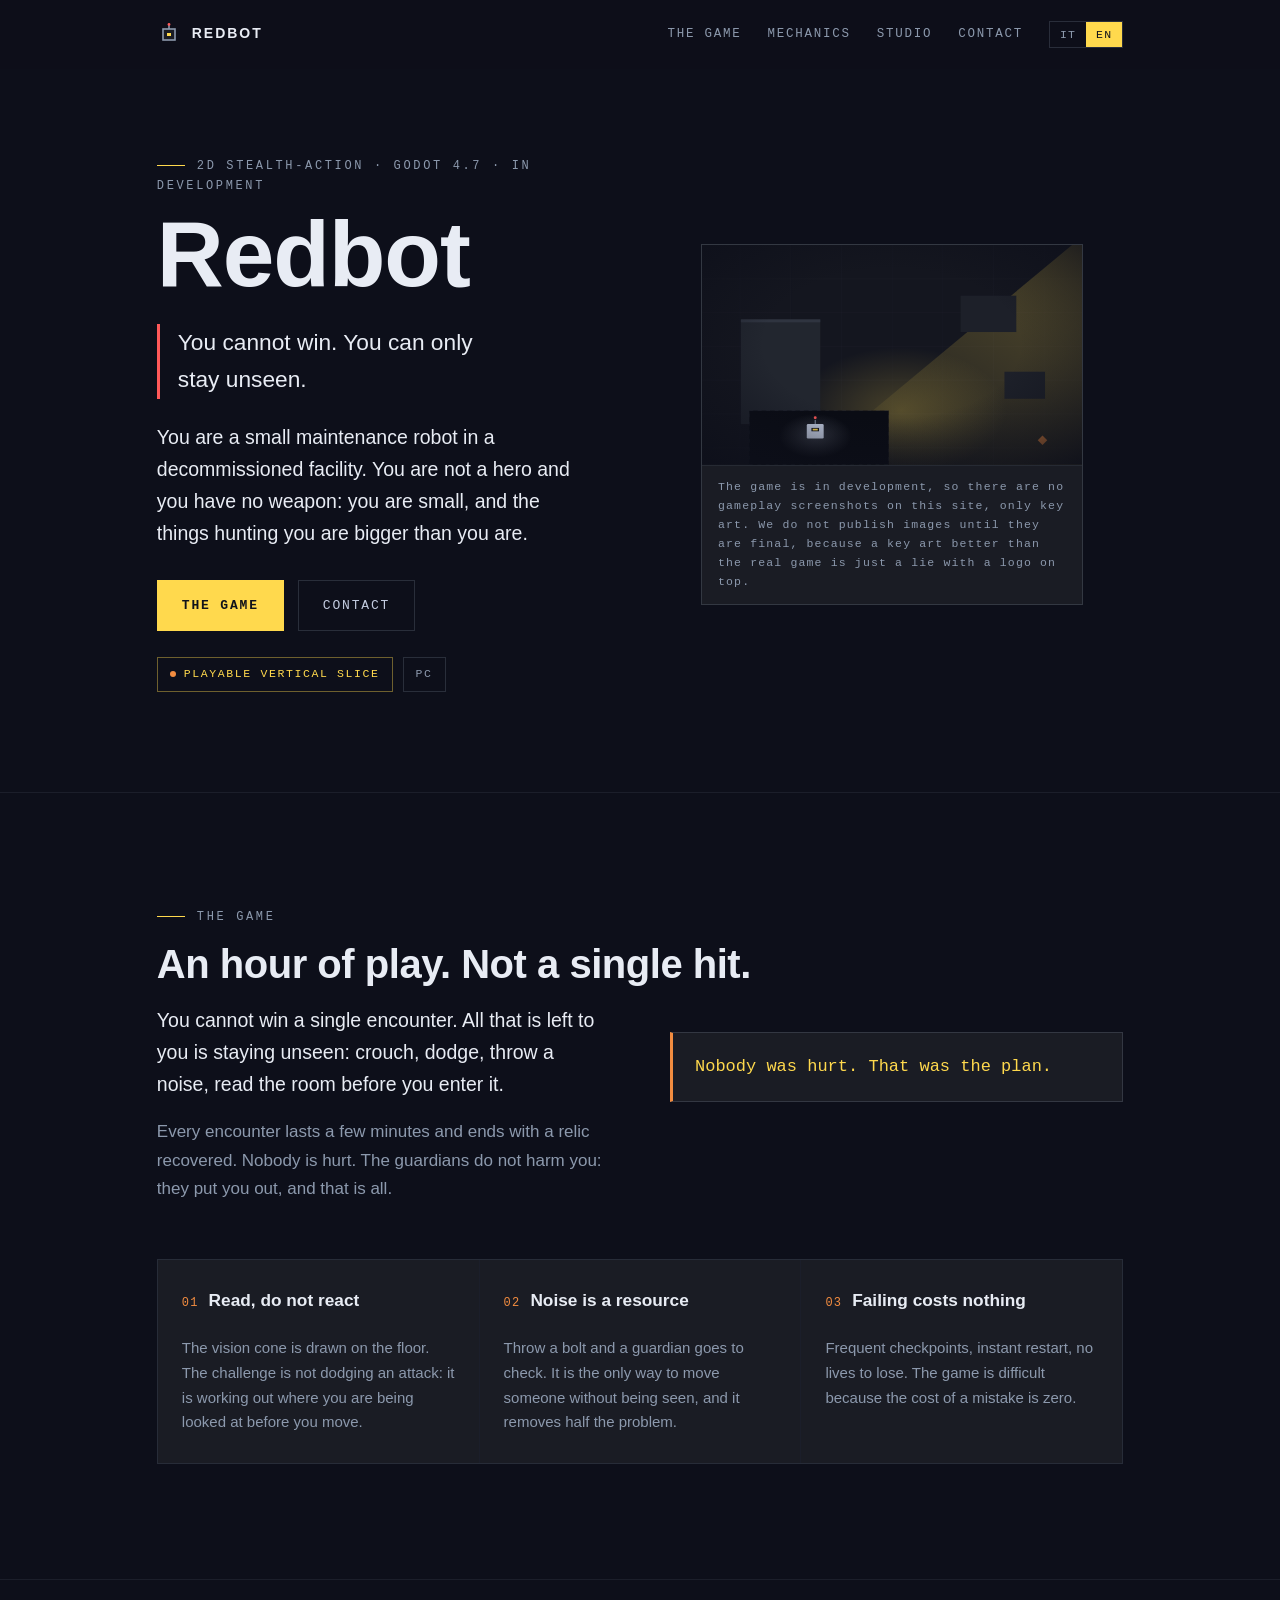
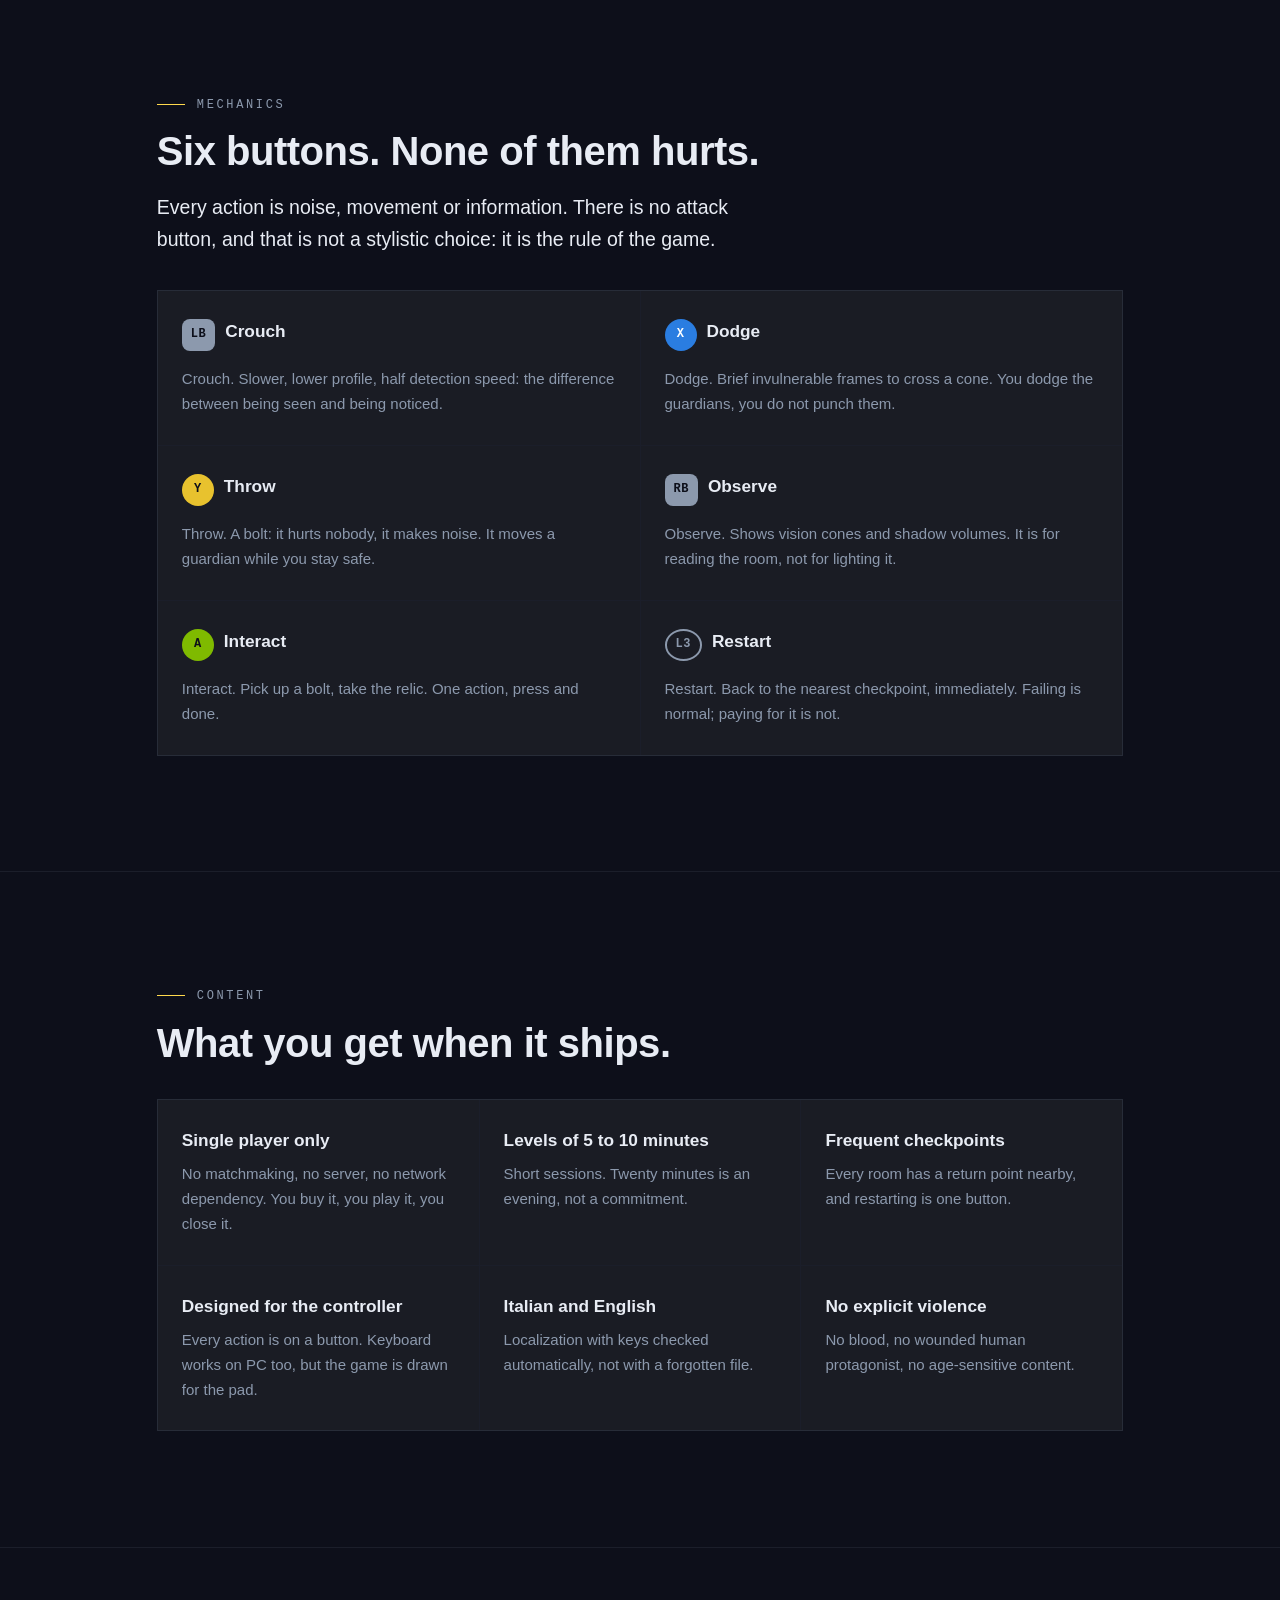
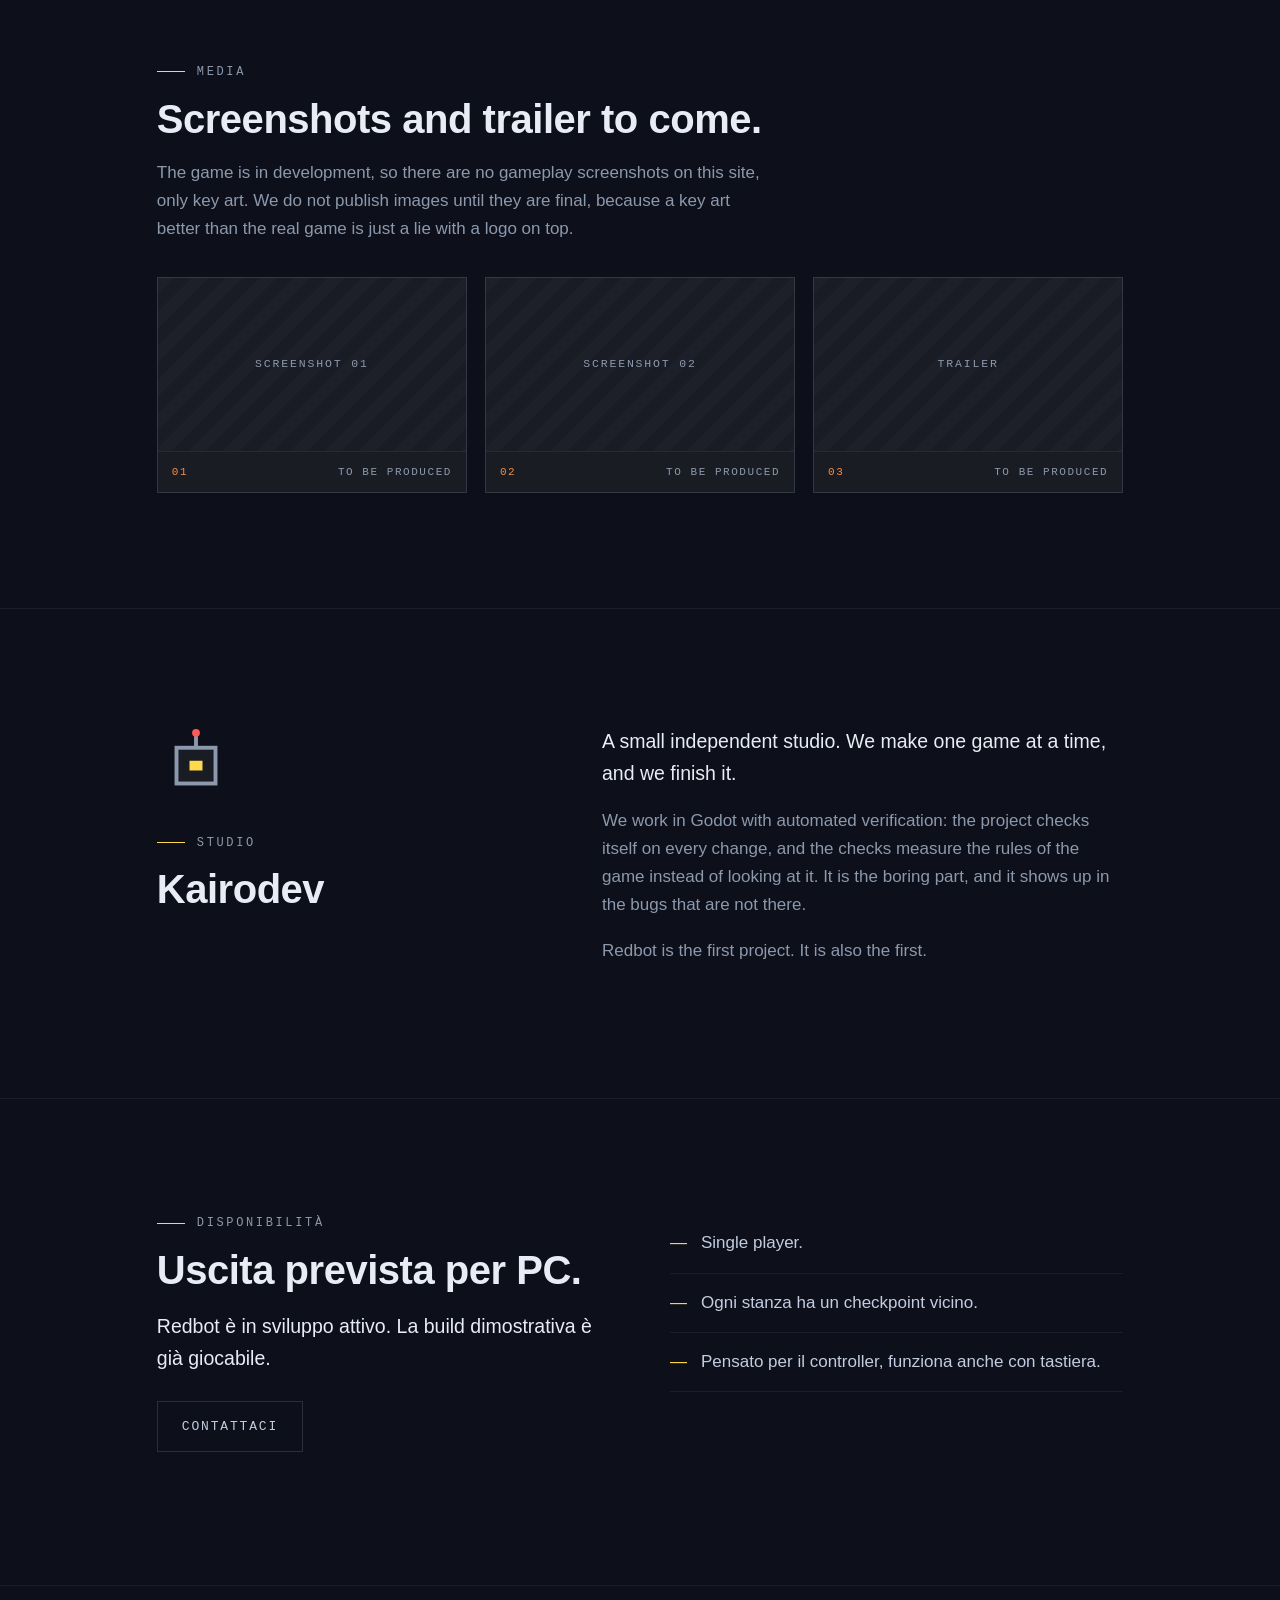
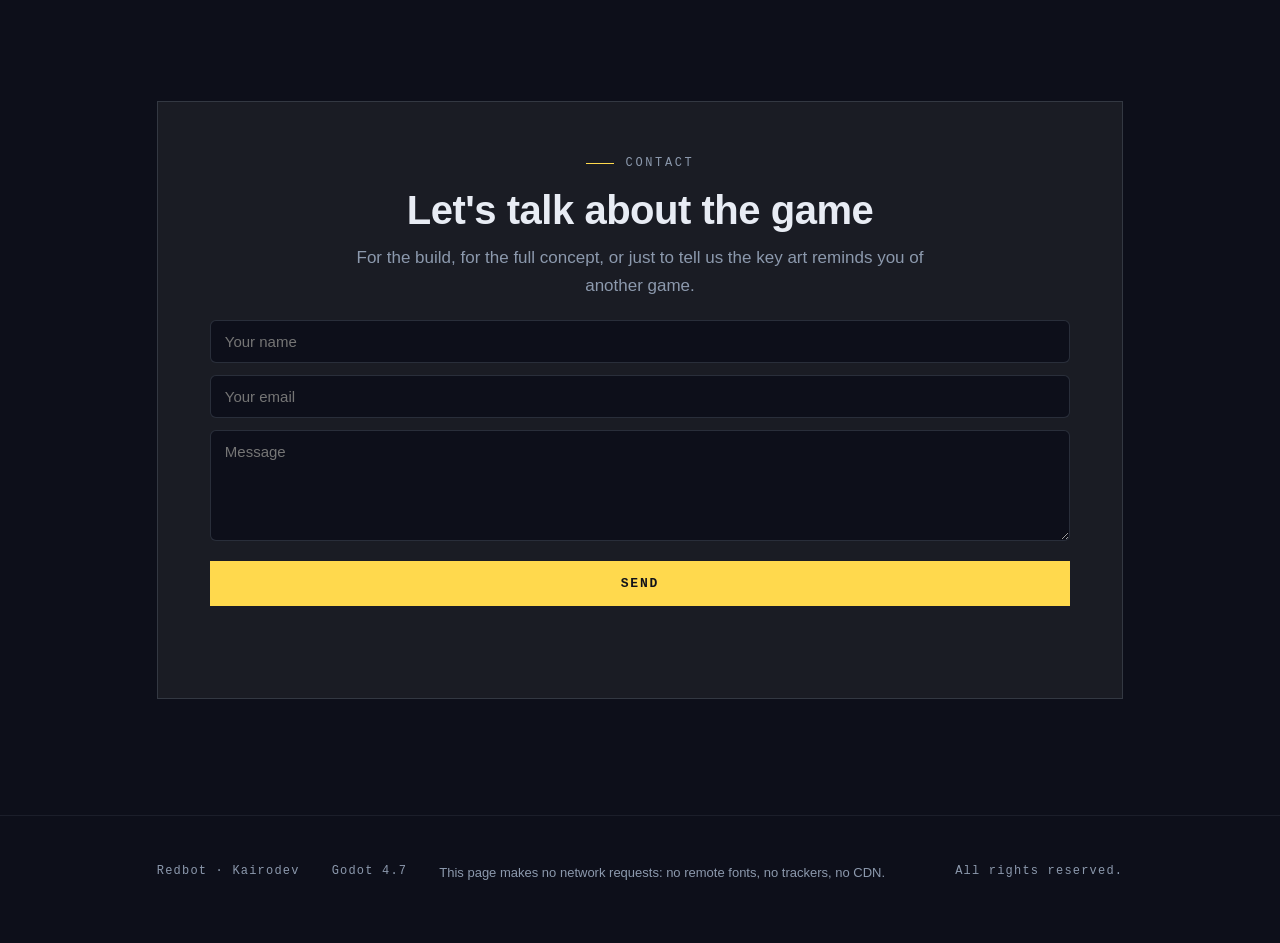
==== commit a8644098: "Form EmailJS contatti + traduzioni" ====
--- a/index.html
+++ b/index.html
@@ -286,7 +286,13 @@
         <p class="eyebrow" style="justify-content:center" data-i18n="contact.eyebrow">CONTATTI</p>
         <h2 data-i18n="contact.h2">Parliamo del gioco</h2>
         <p class="dim" data-i18n="contact.p">Per la build, per il concept completo.</p>
-        <p style="margin:0"><a class="btn btn-primary" href="mailto:ciao@kairodev.it" data-i18n="contact.button">ciao@kairodev.it</a></p>
+        <form id="contact-form" novalidate>
+          <input type="text" name="user_name" placeholder="Nome" required data-i18n-placeholder="contact.form.name">
+          <input type="email" name="user_email" placeholder="Email" required data-i18n-placeholder="contact.form.email">
+          <textarea name="message" rows="5" placeholder="Messaggio" required data-i18n-placeholder="contact.form.message"></textarea>
+          <button type="submit" class="btn btn-primary" data-i18n="contact.form.submit">Invia</button>
+          <p class="dim" id="contact-msg" style="margin-top:10px"></p>
+        </form>
       </div>
     </div>
   </section>
@@ -304,6 +310,7 @@
 </footer>
 
 <script src="assets/i18n.js"></script>
+<script src="assets/email.js"></script>
 <script src="assets/site.js"></script>
 </body>
 </html>
--- a/assets/style.css
+++ b/assets/style.css
@@ -192,8 +192,13 @@
 
 .contact-box { border: 1px solid var(--line); background: var(--floor); padding: clamp(30px, 5vw, 52px); text-align: center; }
 .contact-box .btn { margin-top: 8px; }
-.contact-box h2 { margin-bottom: 12px; }
-.contact-box p { margin-left: auto; margin-right: auto; }
+  .contact-box h2 { margin-bottom: 12px; }
+  .contact-box p { margin-left: auto; margin-right: auto; }
+  .contact-box form { display: flex; flex-direction: column; gap: 12px; margin-top: 20px; text-align: left; }
+  .contact-box input, .contact-box textarea { background: var(--floor-deep); border: 1px solid var(--line); color: var(--ink); font-family: var(--sans); font-size: 15px; padding: 12px 14px; border-radius: 6px; outline: none; }
+  .contact-box input:focus, .contact-box textarea:focus { border-color: var(--cone); }
+  .contact-box textarea { resize: vertical; min-height: 100px; }
+  #contact-msg { font-size: 14px; }
 
 /* ---------- piede ---------- */
 
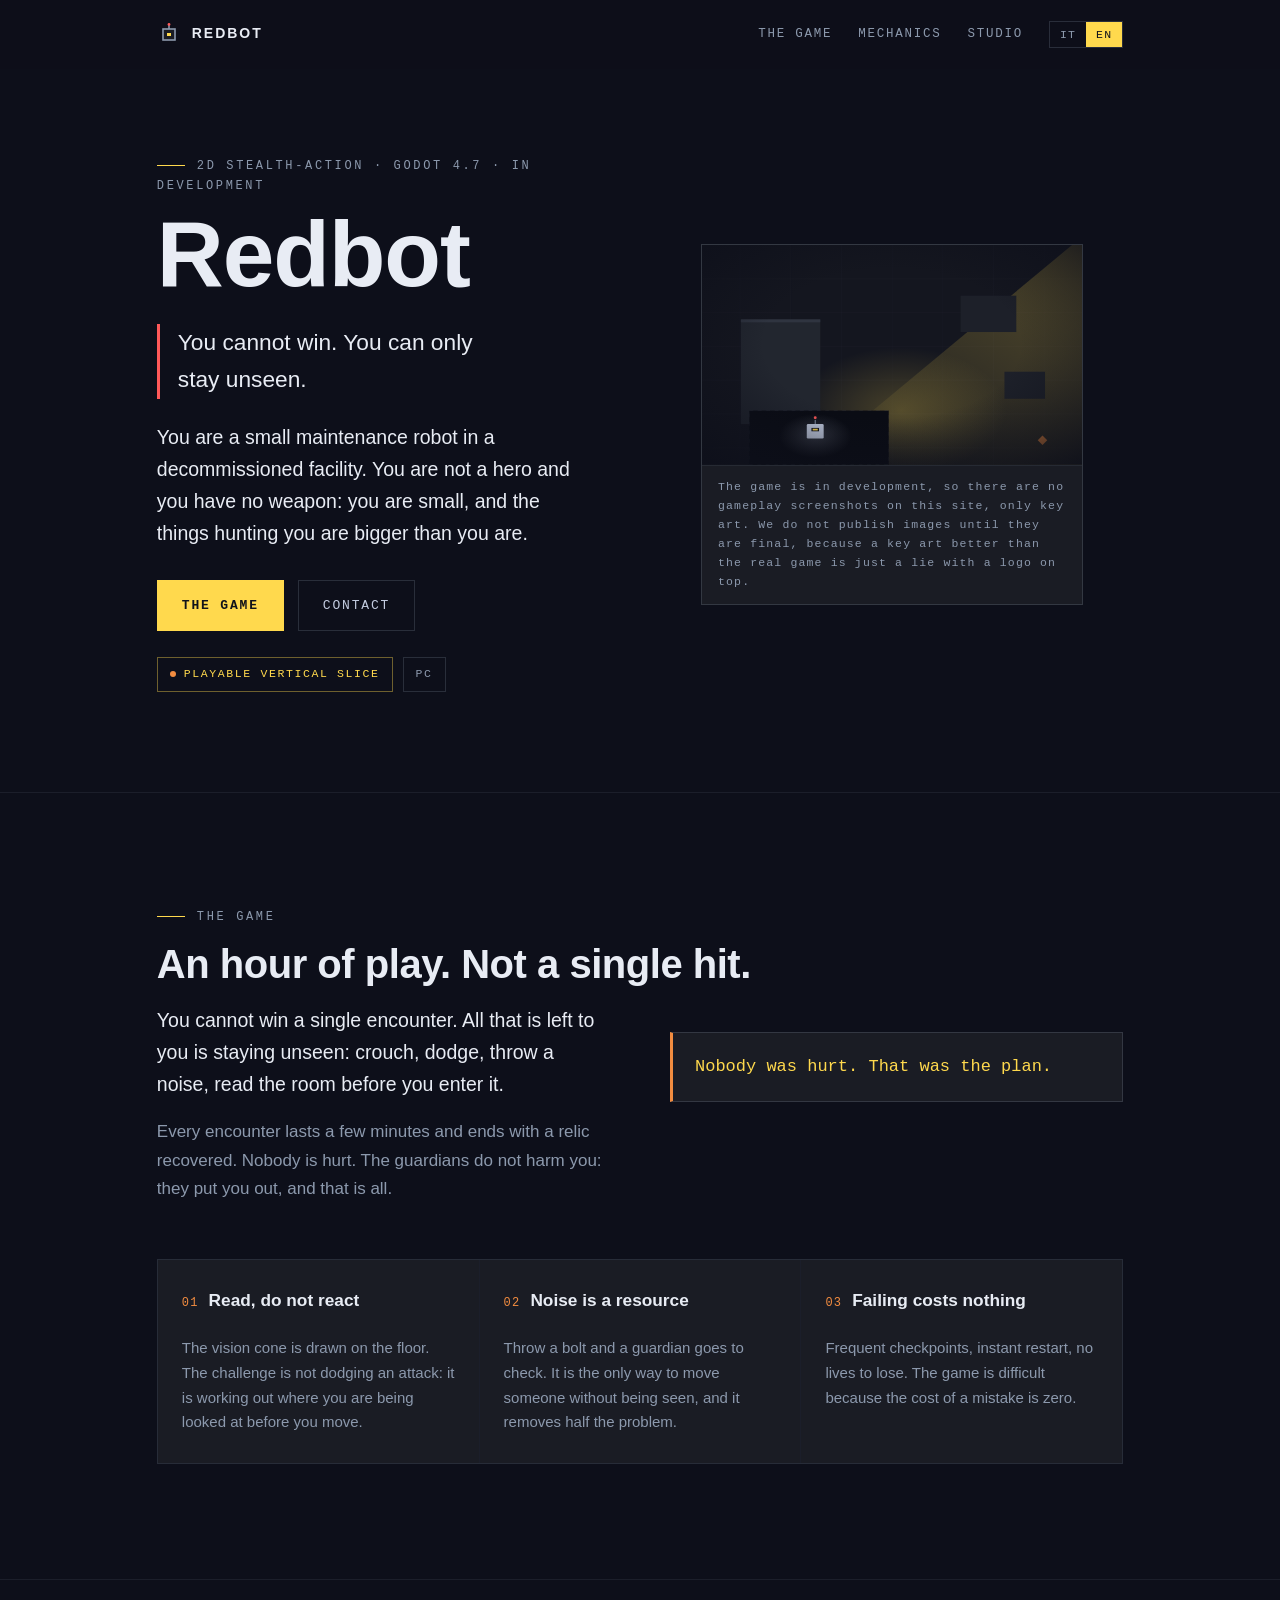
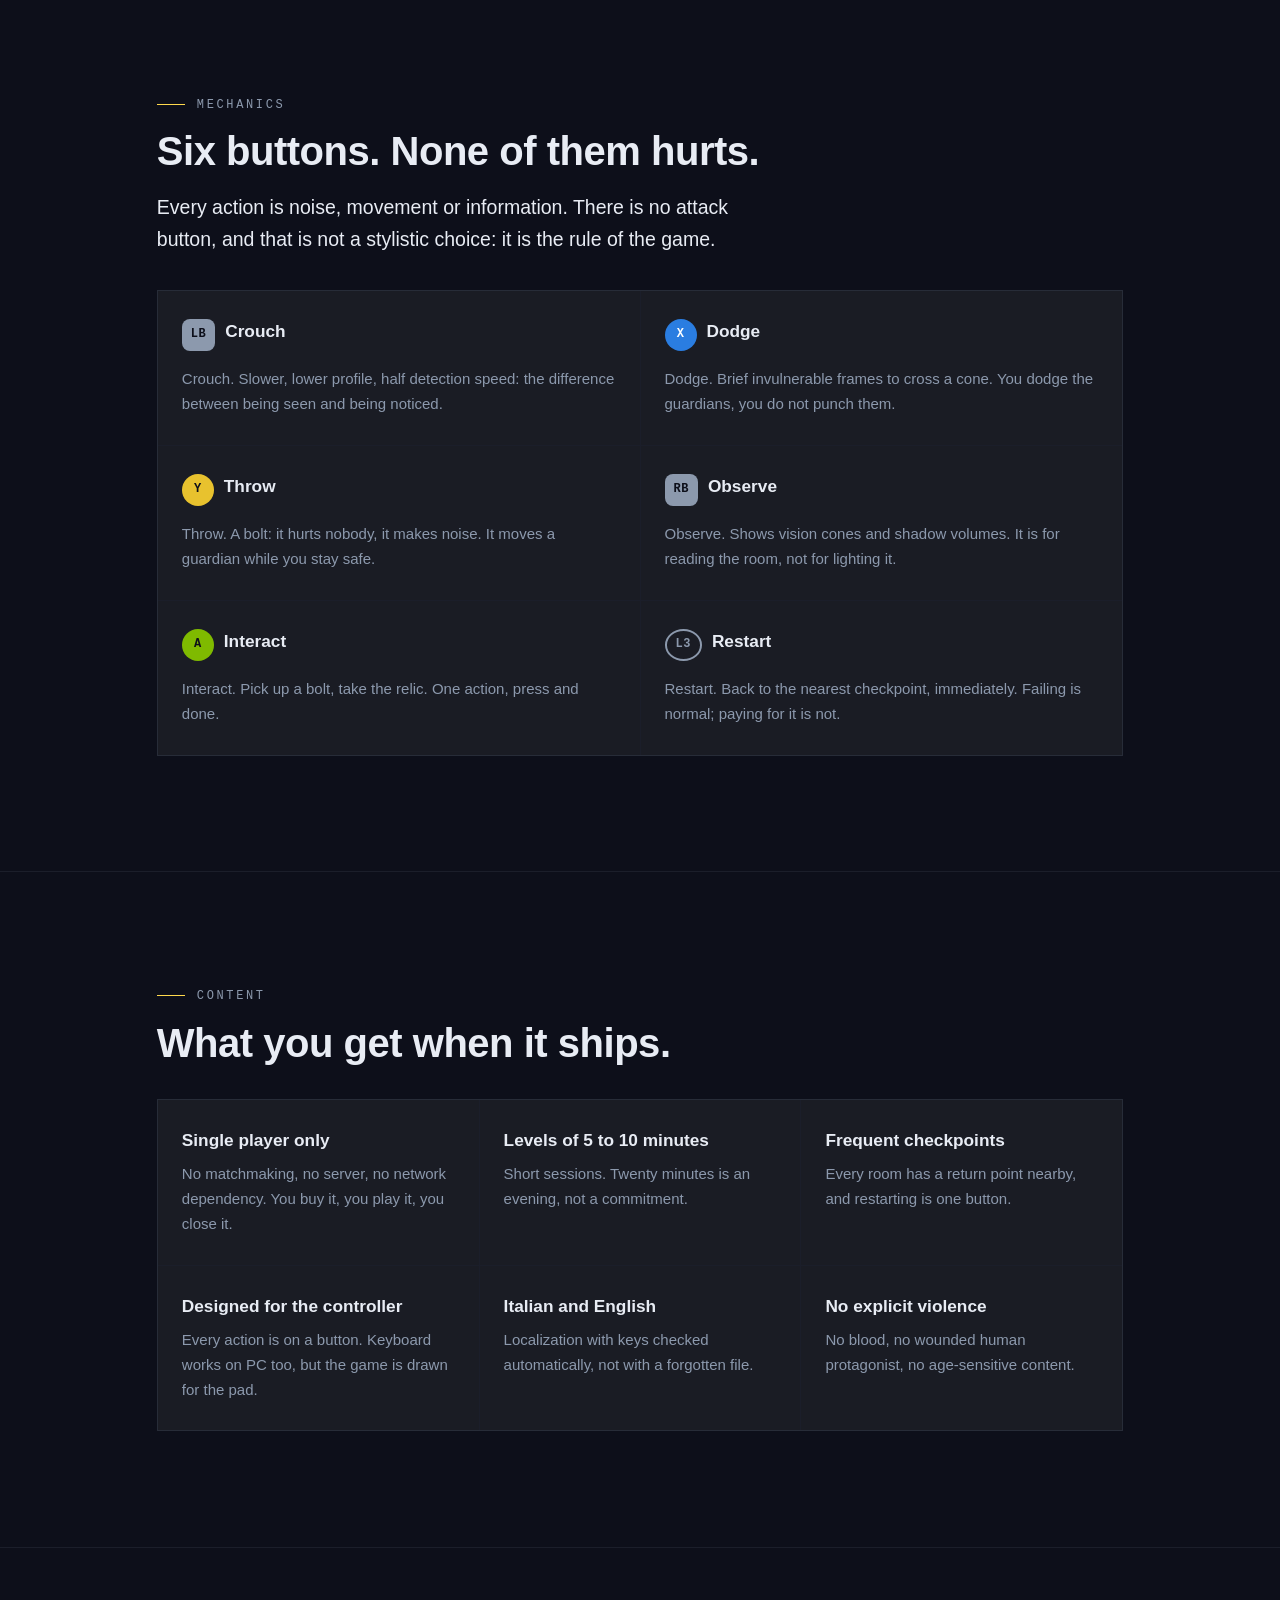
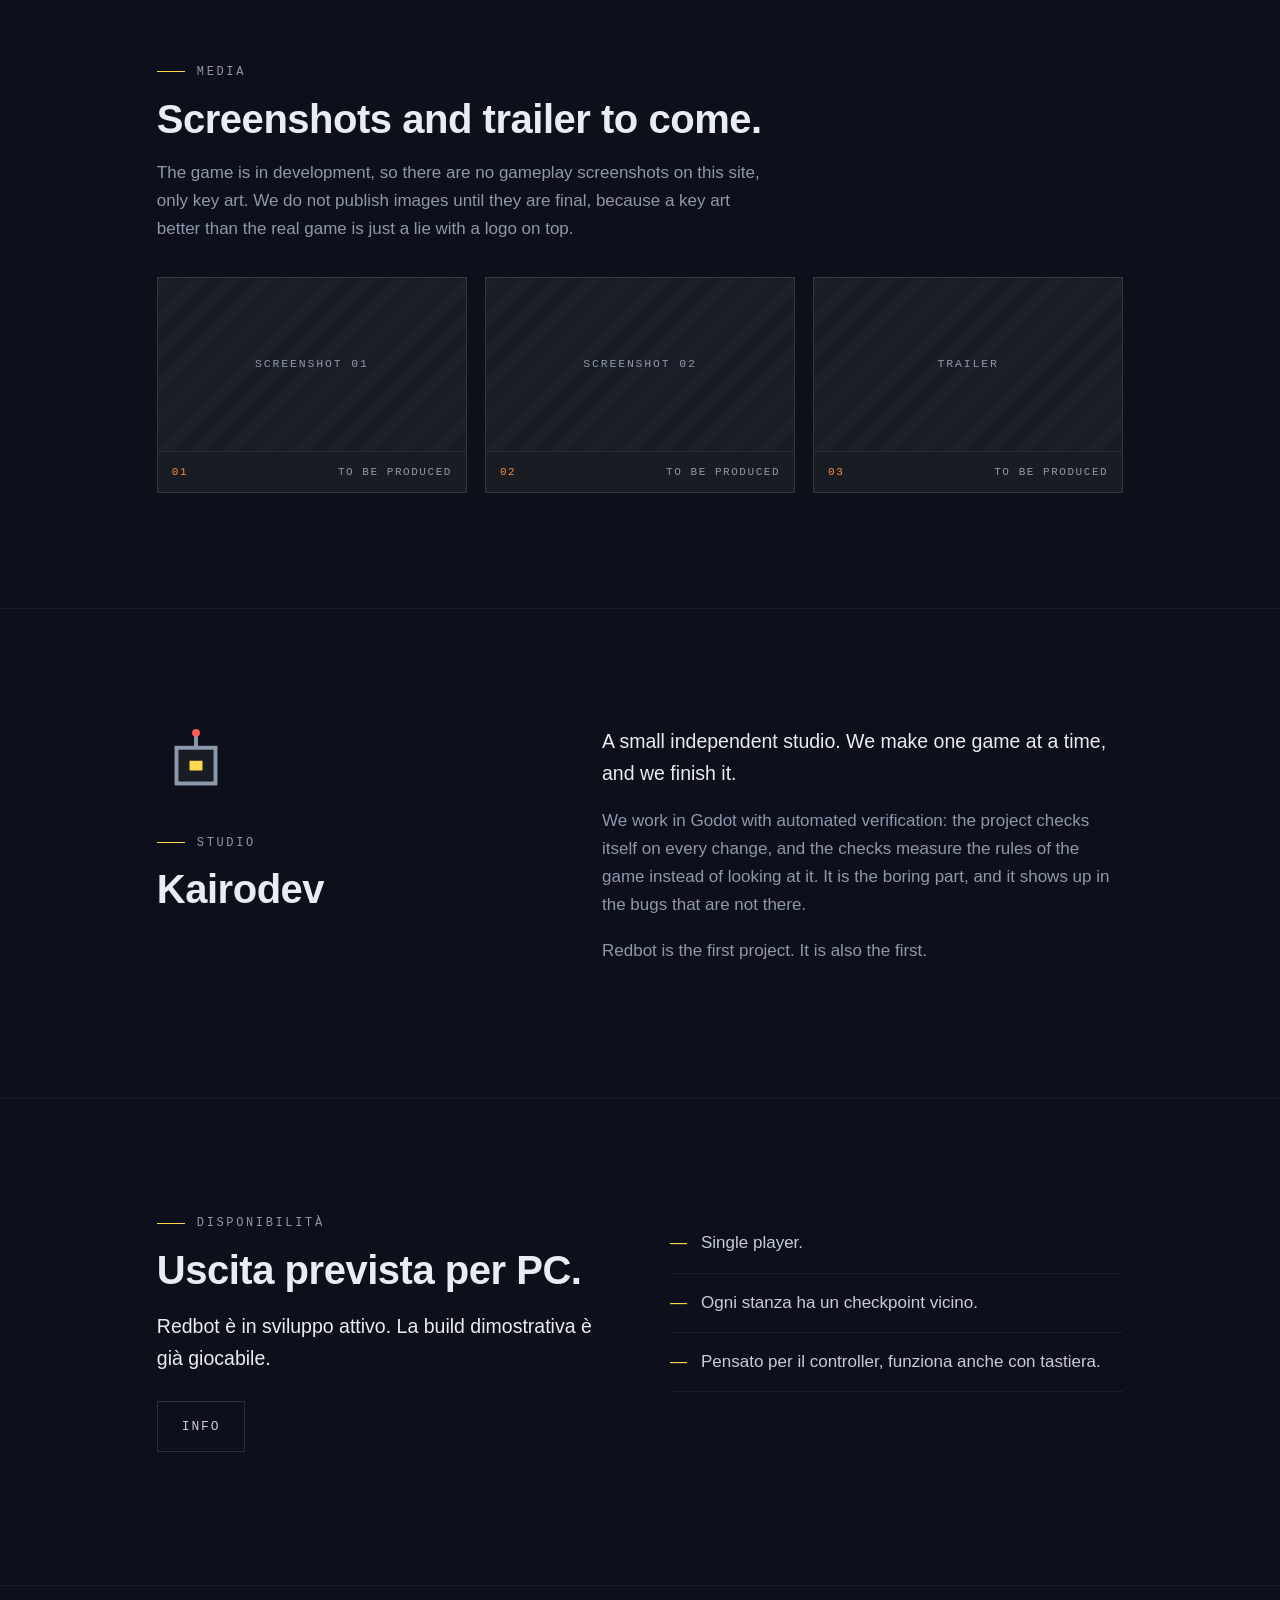
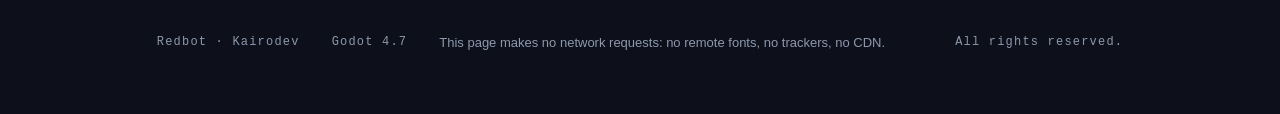
==== commit 3c0a0398: "Rimosso sezione contatti" ====
--- a/index.html
+++ b/index.html
@@ -35,7 +35,6 @@
       <a href="#mech" data-i18n="nav.mech">meccaniche</a>
       <a href="#studio" data-i18n="nav.studio">studio</a>
 
-      <a href="#contact" class="contact-link" data-i18n="nav.contact">contatti</a>
       <div class="lang" role="group" aria-label="Language / Lingua">
         <button type="button" data-lang="it" aria-pressed="true">IT</button>
         <button type="button" data-lang="en" aria-pressed="false">EN</button>
@@ -56,7 +55,7 @@
         <p class="lead" data-i18n="hero.lead">Sei un piccolo robot di manutenzione in un impianto dismesso.</p>
         <div class="cta-row">
           <a class="btn btn-primary" href="#game" data-i18n="hero.cta.game">Il gioco</a>
-          <a class="btn" href="#contact" data-i18n="hero.cta.contact">Contatti</a>
+          <a class="btn" href="#availability" data-i18n="hero.cta.contact">Contatti</a>
         </div>
         <div class="chips">
           <span class="chip live" data-i18n="hero.status">Vertical slice giocabile</span>
@@ -269,31 +268,13 @@
         <p class="eyebrow">DISPONIBILITÀ</p>
         <h2>Uscita prevista per PC.</h2>
         <p class="lead">Redbot è in sviluppo attivo. La build dimostrativa è già giocabile.</p>
-        <p style="margin-top:26px"><a class="btn" href="#contact">Contattaci</a></p>
+        <p style="margin-top:26px"><a class="btn" href="#availability">Info</a></p>
       </div>
       <ul class="facts reveal">
         <li><span>Single player.</span></li>
         <li><span>Ogni stanza ha un checkpoint vicino.</span></li>
         <li><span>Pensato per il controller, funziona anche con tastiera.</span></li>
       </ul>
-    </div>
-  </section>
-
-  <!-- ================= CONTATTI ================= -->
-  <section id="contact">
-    <div class="wrap">
-      <div class="contact-box reveal">
-        <p class="eyebrow" style="justify-content:center" data-i18n="contact.eyebrow">CONTATTI</p>
-        <h2 data-i18n="contact.h2">Parliamo del gioco</h2>
-        <p class="dim" data-i18n="contact.p">Per la build, per il concept completo.</p>
-        <form id="contact-form" novalidate>
-          <input type="text" name="user_name" placeholder="Nome" required data-i18n-placeholder="contact.form.name">
-          <input type="email" name="user_email" placeholder="Email" required data-i18n-placeholder="contact.form.email">
-          <textarea name="message" rows="5" placeholder="Messaggio" required data-i18n-placeholder="contact.form.message"></textarea>
-          <button type="submit" class="btn btn-primary" data-i18n="contact.form.submit">Invia</button>
-          <p class="dim" id="contact-msg" style="margin-top:10px"></p>
-        </form>
-      </div>
     </div>
   </section>
 
@@ -310,7 +291,6 @@
 </footer>
 
 <script src="assets/i18n.js"></script>
-<script src="assets/email.js"></script>
 <script src="assets/site.js"></script>
 </body>
 </html>
--- a/assets/style.css
+++ b/assets/style.css
@@ -188,18 +188,6 @@
 .studio-grid { display: grid; grid-template-columns: minmax(0, 0.85fr) minmax(0, 1.15fr); gap: clamp(30px, 5vw, 60px); align-items: start; }
 .mark-big { width: 78px; height: 78px; margin-bottom: 22px; }
 
-/* ---------- contatti ---------- */
-
-.contact-box { border: 1px solid var(--line); background: var(--floor); padding: clamp(30px, 5vw, 52px); text-align: center; }
-.contact-box .btn { margin-top: 8px; }
-  .contact-box h2 { margin-bottom: 12px; }
-  .contact-box p { margin-left: auto; margin-right: auto; }
-  .contact-box form { display: flex; flex-direction: column; gap: 12px; margin-top: 20px; text-align: left; }
-  .contact-box input, .contact-box textarea { background: var(--floor-deep); border: 1px solid var(--line); color: var(--ink); font-family: var(--sans); font-size: 15px; padding: 12px 14px; border-radius: 6px; outline: none; }
-  .contact-box input:focus, .contact-box textarea:focus { border-color: var(--cone); }
-  .contact-box textarea { resize: vertical; min-height: 100px; }
-  #contact-msg { font-size: 14px; }
-
 /* ---------- piede ---------- */
 
 footer { padding: 46px 0 60px; border-top: 1px solid var(--line-soft); color: var(--steel); font-size: 14px; }
@@ -223,7 +211,7 @@
   body { font-size: 16px; }
   .grid-3, .grid-2, .frames { grid-template-columns: minmax(0, 1fr); }
   .navlinks a { display: none; }
-  .navlinks a.contact-link { display: inline; }
+
   .bar { height: 60px; }
 }
 
